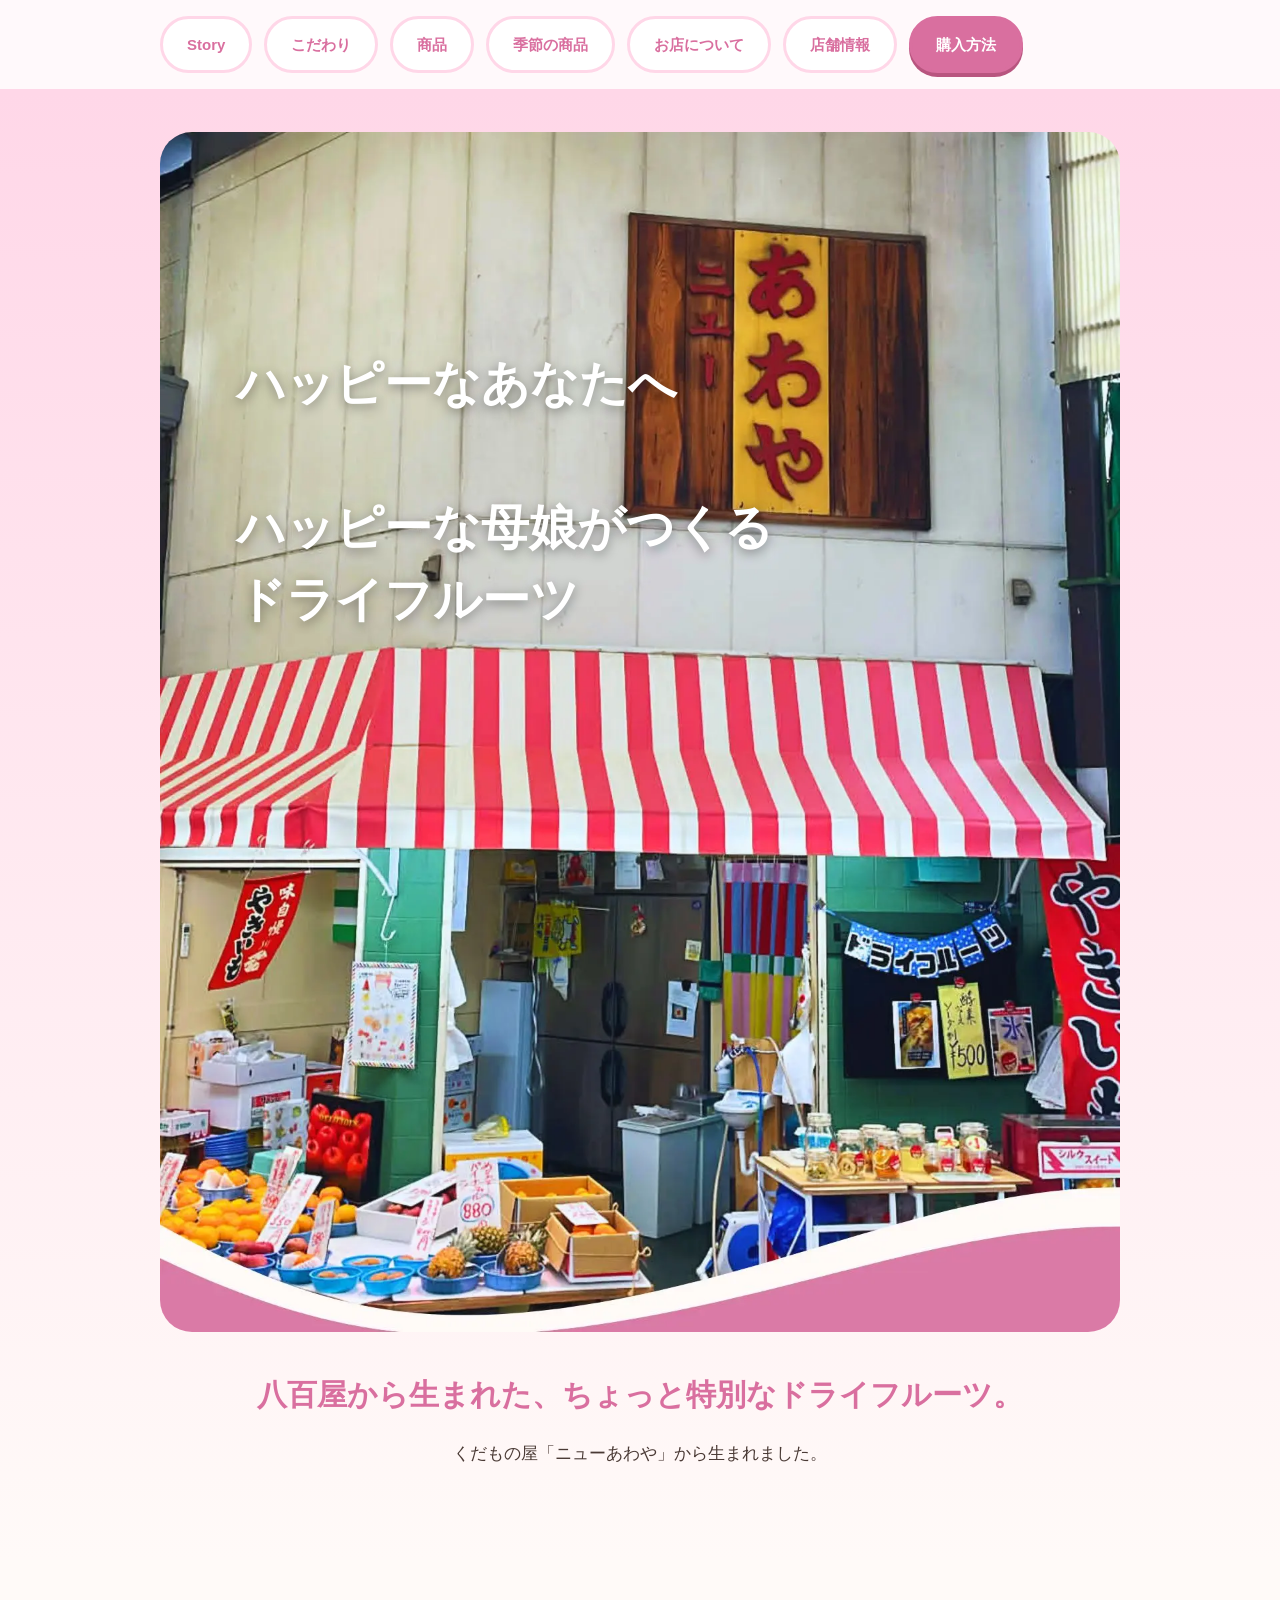
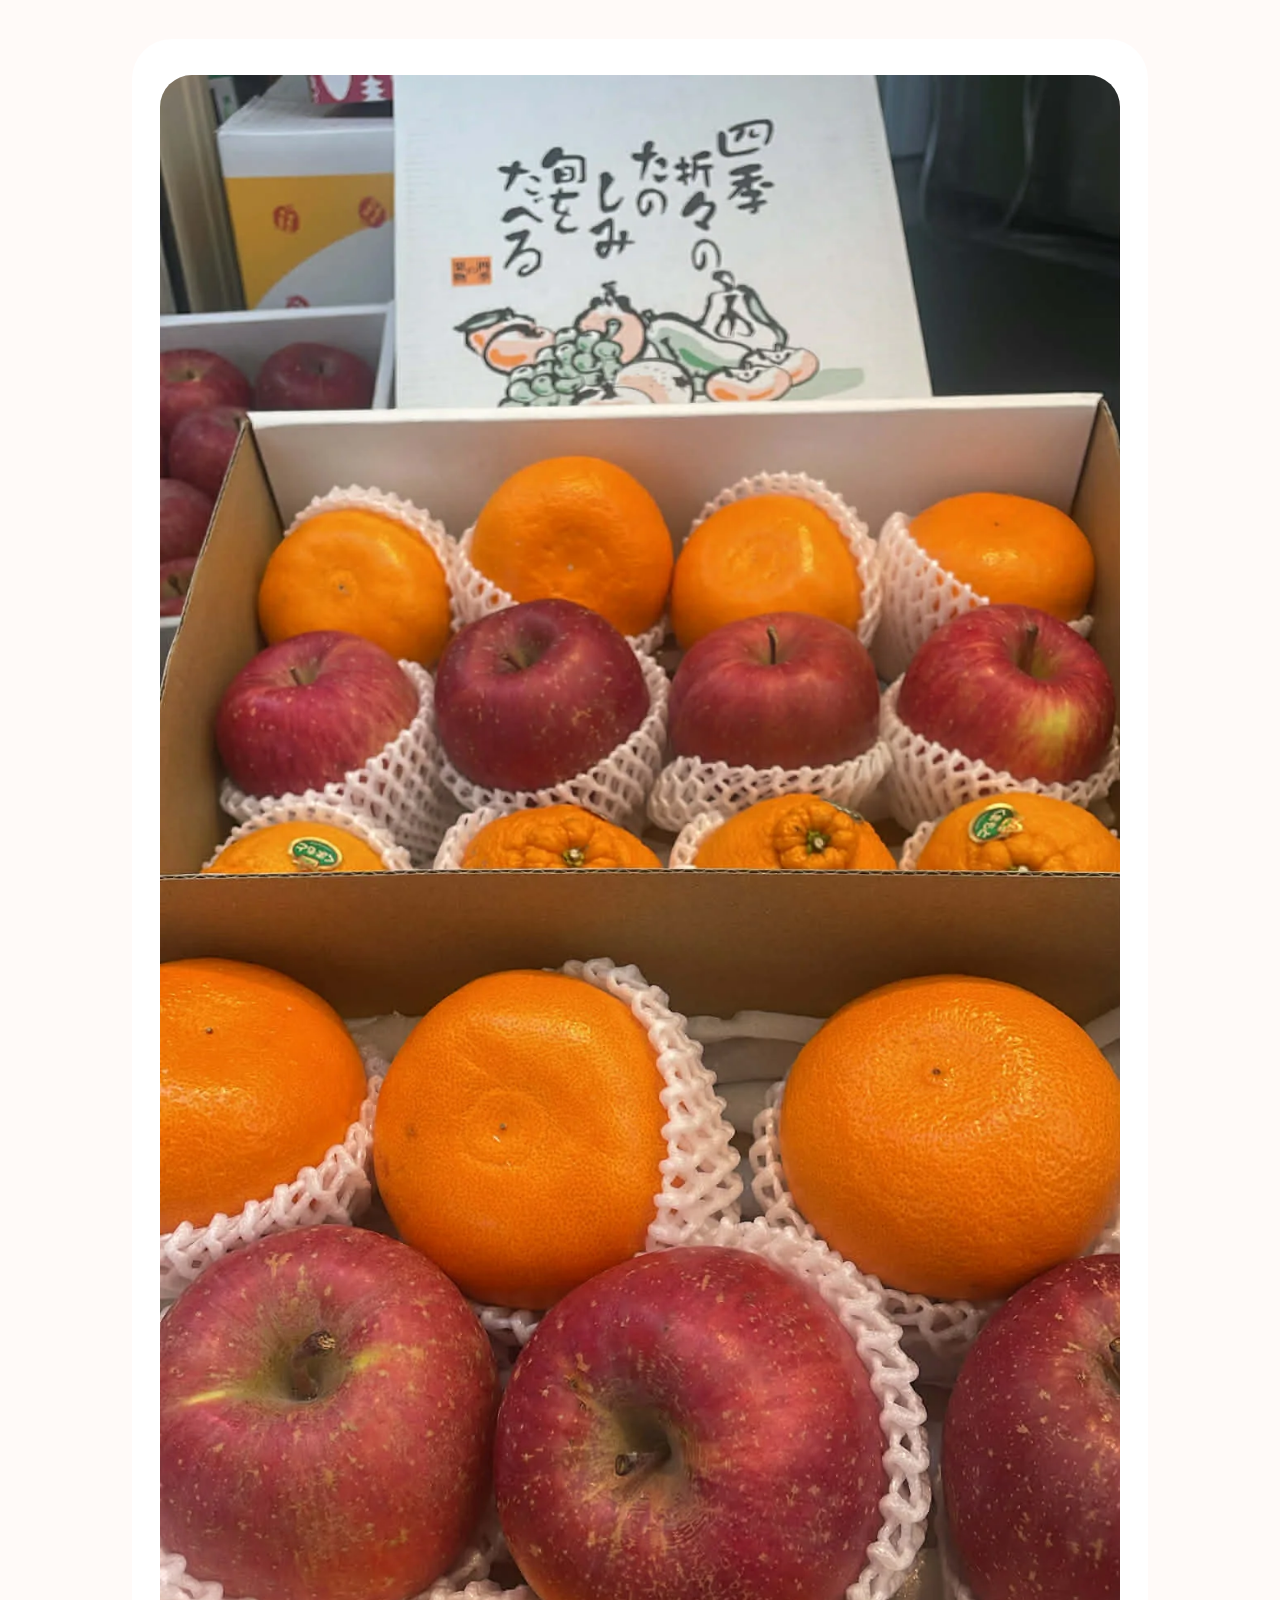
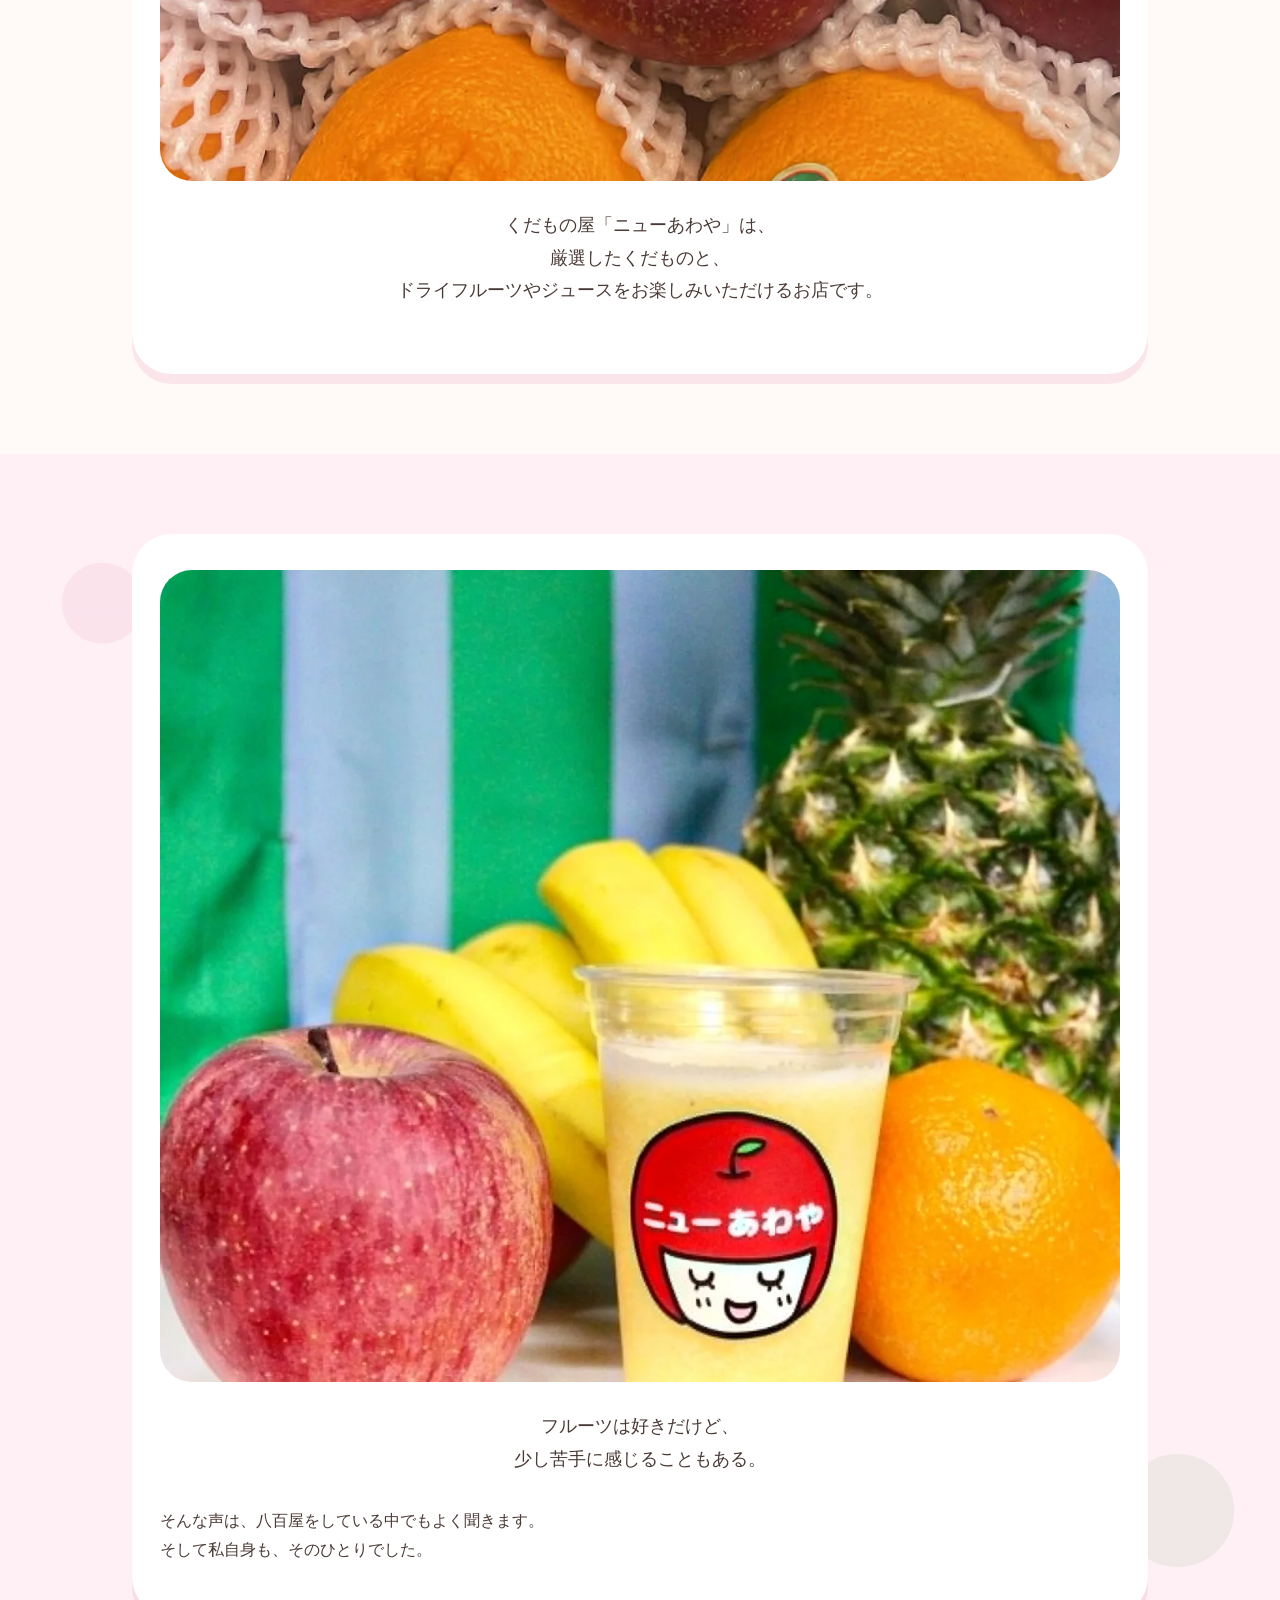
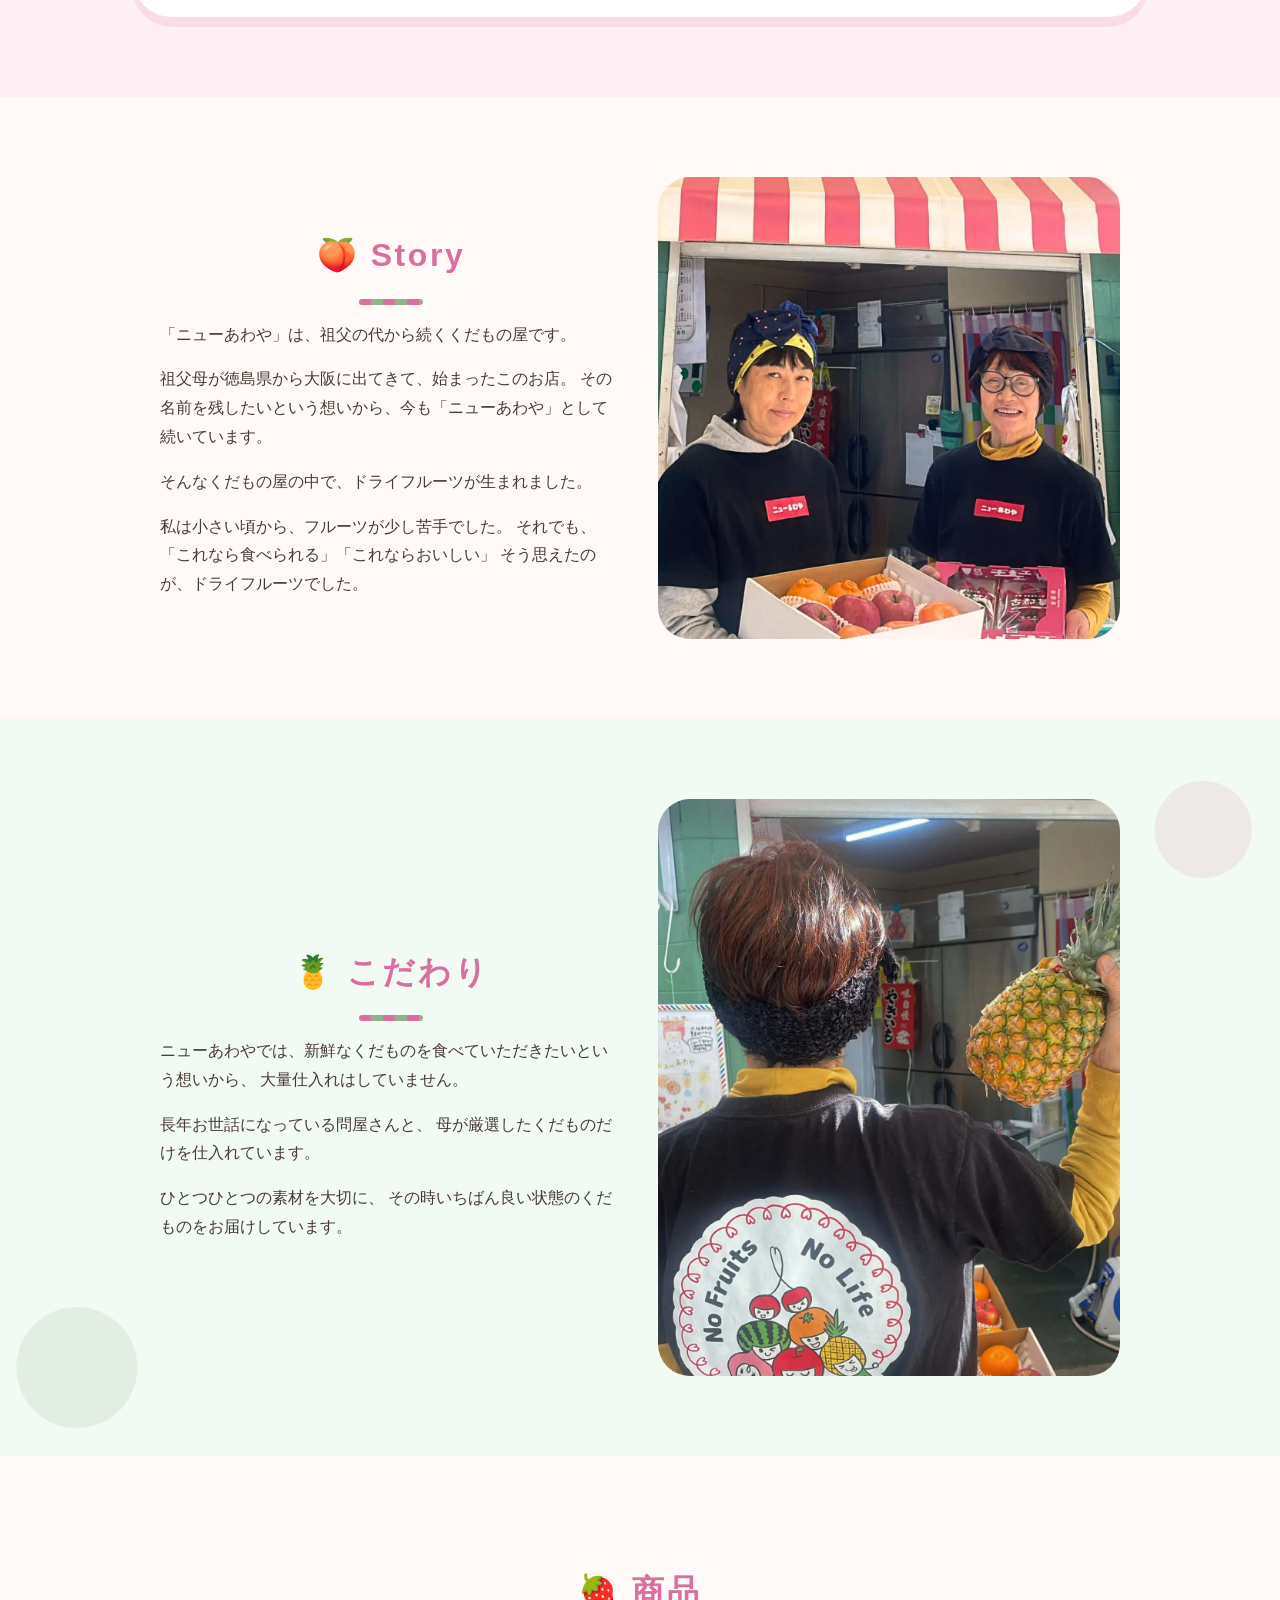
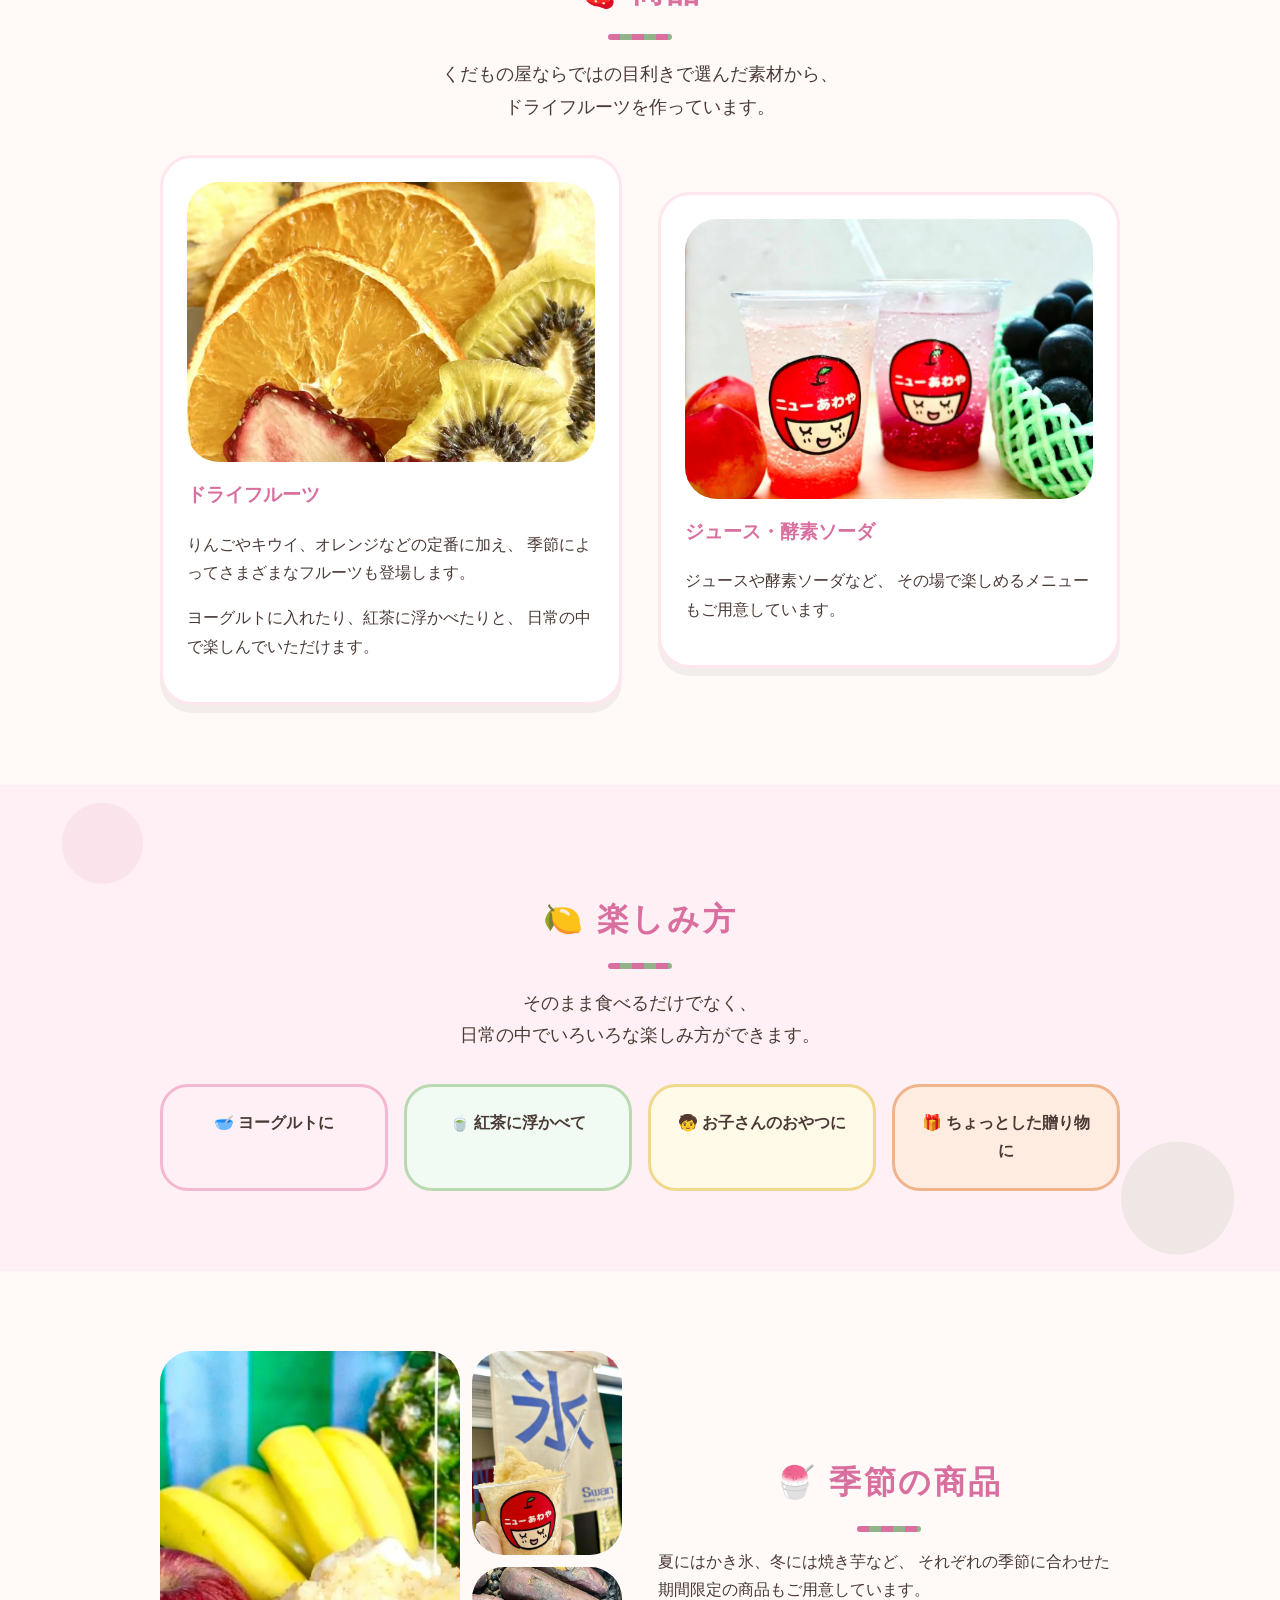
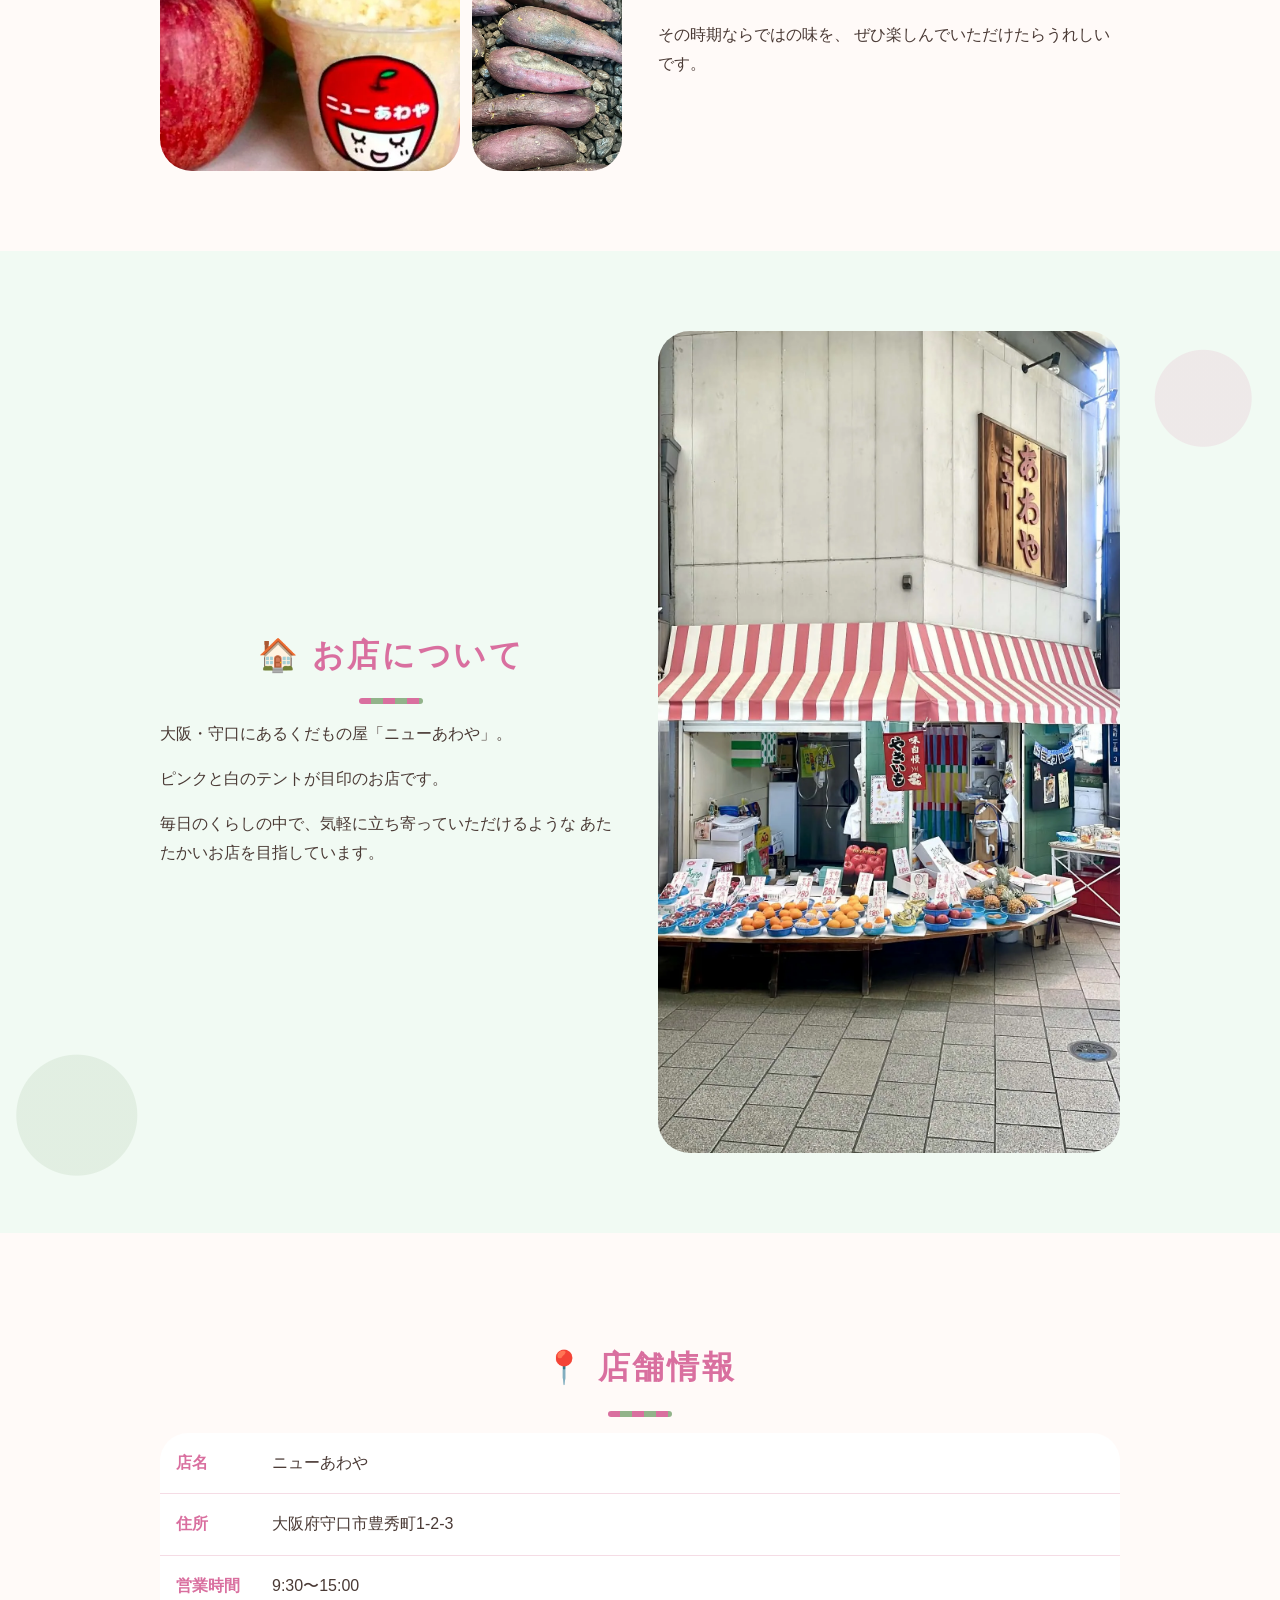
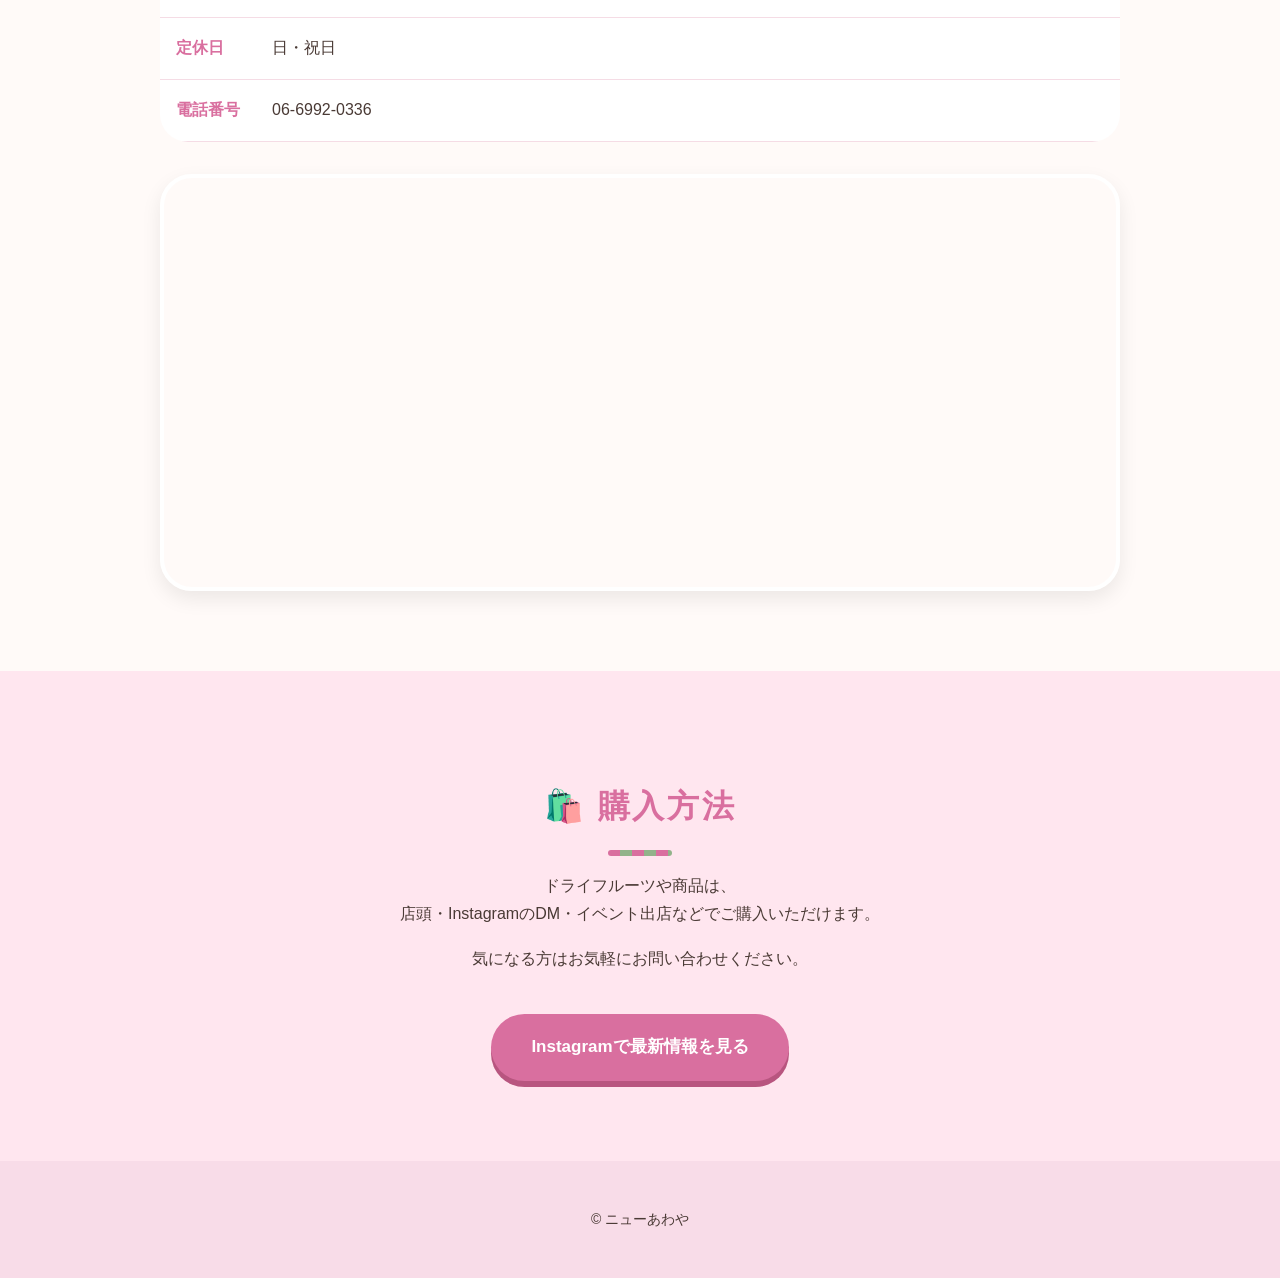
==== 26.4.24_ポップ案/index.html @ eccf757c "初回デプロイ" ====
<!DOCTYPE html>
<html lang="ja">
<head>
  <meta charset="UTF-8">
  <meta name="viewport" content="width=device-width, initial-scale=1.0">

  <title>ニューあわや｜守口市のくだもの屋が作るドライフルーツ・ジュース</title>
  <meta name="description" content="大阪府守口市のくだもの屋「ニューあわや」。厳選したくだものから生まれたドライフルーツやジュース、酵素ソーダ、季節の焼き芋・かき氷をご紹介。八百屋だからこその目利きと想いを込めてお届けします。">
  <meta name="theme-color" content="#D97BA6">

  <!-- TODO: 公開URLが決まったら og:url / canonical / JSON-LDのurlを実際のドメインに差し替えてください -->
  <link rel="canonical" href="https://www.new-awaya.jp/">

  <meta property="og:type" content="website">
  <meta property="og:site_name" content="ニューあわや">
  <meta property="og:locale" content="ja_JP">
  <meta property="og:title" content="ニューあわや｜守口市のくだもの屋が作るドライフルーツ・ジュース">
  <meta property="og:description" content="大阪府守口市のくだもの屋「ニューあわや」。厳選したくだものから生まれたドライフルーツやジュース、酵素ソーダ、季節の焼き芋・かき氷をご紹介。">
  <meta property="og:url" content="https://www.new-awaya.jp/">
  <meta property="og:image" content="https://www.new-awaya.jp/assets/images/hero.webp">

  <meta name="twitter:card" content="summary_large_image">
  <meta name="twitter:title" content="ニューあわや｜守口市のくだもの屋が作るドライフルーツ・ジュース">
  <meta name="twitter:description" content="大阪府守口市のくだもの屋「ニューあわや」。厳選したくだものから生まれたドライフルーツやジュース、酵素ソーダ、季節の焼き芋・かき氷をご紹介。">
  <meta name="twitter:image" content="https://www.new-awaya.jp/assets/images/hero.webp">

  <link rel="stylesheet" href="style.css">

  <link rel="icon" href="assets/images/favicon.png" type="image/png">
  <link rel="apple-touch-icon" href="assets/images/favicon.png">

  <script type="application/ld+json">
  {
    "@context": "https://schema.org",
    "@type": "Store",
    "name": "ニューあわや",
    "image": "https://www.new-awaya.jp/assets/images/hero.webp",
    "url": "https://www.new-awaya.jp/",
    "telephone": "06-6992-0336",
    "priceRange": "¥",
    "address": {
      "@type": "PostalAddress",
      "streetAddress": "豊秀町1-2-3",
      "addressLocality": "守口市",
      "addressRegion": "大阪府",
      "addressCountry": "JP"
    },
    "geo": {
      "@type": "GeoCoordinates",
      "latitude": 34.73282668148967,
      "longitude": 135.5553988750419
    },
    "openingHoursSpecification": {
      "@type": "OpeningHoursSpecification",
      "dayOfWeek": ["Monday", "Tuesday", "Wednesday", "Thursday", "Friday", "Saturday"],
      "opens": "09:30",
      "closes": "15:00"
    },
    "sameAs": [
      "https://www.instagram.com/awaya.dry_fruits/"
    ]
  }
  </script>
</head>
<body>

  <!-- サイト内ナビ -->
  <nav class="site-nav" aria-label="サイト内リンク">
    <div class="inner nav-inner">
      <a href="#story">Story</a>
      <a href="#kodawari">こだわり</a>
      <a href="#products">商品</a>
      <a href="#season">季節の商品</a>
      <a href="#shop">お店について</a>
      <a href="#access">店舗情報</a>
      <a href="#purchase" class="nav-cta">購入方法</a>
    </div>
  </nav>

  <!-- Hero -->
  <header class="hero">
    <div class="hero-image">
      <img src="assets/images/hero.webp" alt="大阪府守口市のくだもの屋ニューあわや外観">
      <div class="hero-copy">
        ハッピーなあなたへ<br><br>

ハッピーな母娘がつくる<br>

ドライフルーツ
      </div>
    </div>

    <div class="hero-text">
      <h1>八百屋から生まれた、ちょっと特別なドライフルーツ。</h1>
      <p>
        くだもの屋「ニューあわや」から生まれました。
      </p>
    </div>
  </header>

  <!-- サブコピー -->
  <section>
    <div class="inner soft-box">
      <img src="assets/images/fruits.webp" alt="大阪府守口市のくだもの屋ニューあわやが厳選したりんごとみかん">
      <p class="lead">
        くだもの屋「ニューあわや」は、<br>
        厳選したくだものと、<br>
        ドライフルーツやジュースをお楽しみいただけるお店です。
      </p>
    </div>
  </section>

  <!-- 共感・導入 -->
  <section class="pink-bg">
    <div class="inner soft-box">
      <img src="assets/images/voice.webp" alt="大阪府守口市のくだもの屋ニューあわやが扱うりんご・バナナ・パイナップルなどのくだもの">
      <p class="lead">
        フルーツは好きだけど、<br>
        少し苦手に感じることもある。
      </p>
      <p>
        そんな声は、八百屋をしている中でもよく聞きます。<br>
        そして私自身も、そのひとりでした。
      </p>
    </div>
  </section>

  <!-- Story -->
  <section id="story">
    <div class="inner story-grid">
      <div>
        <h2 class="section-title">🍑 Story</h2>
        <p>
          「ニューあわや」は、祖父の代から続くくだもの屋です。
        </p>
        <p>
          祖父母が徳島県から大阪に出てきて、始まったこのお店。
          その名前を残したいという想いから、今も「ニューあわや」として続いています。
        </p>
        <p>
          そんなくだもの屋の中で、ドライフルーツが生まれました。
        </p>
        <p>
          私は小さい頃から、フルーツが少し苦手でした。
          それでも、「これなら食べられる」「これならおいしい」
          そう思えたのが、ドライフルーツでした。
        </p>
      </div>

      <div>
        <!-- ストーリー用写真に差し替え -->
        <img src="assets/images/story.webp" alt="大阪府守口市のくだもの屋ニューあわやの店内と母娘の写真">
      </div>
    </div>
  </section>

  <!-- こだわり -->
  <section id="kodawari" class="green-bg">
    <div class="inner story-grid">
      <div>
        <h2 class="section-title">🍍 こだわり</h2>
        <p>
          ニューあわやでは、新鮮なくだものを食べていただきたいという想いから、
          大量仕入れはしていません。
        </p>
        <p>
          長年お世話になっている問屋さんと、
          母が厳選したくだものだけを仕入れています。
        </p>
        <p>
          ひとつひとつの素材を大切に、
          その時いちばん良い状態のくだものをお届けしています。
        </p>
      </div>

      <div>
        <img src="assets/images/kodawari.webp" alt="大阪府守口市のくだもの屋ニューあわやの目利き、パイナップルを選ぶ様子">
      </div>
    </div>
  </section>

  <!-- 商品 -->
  <section id="products">
    <div class="inner">
      <h2 class="section-title">🍓 商品</h2>
      <p class="lead">
        くだもの屋ならではの目利きで選んだ素材から、<br>
        ドライフルーツを作っています。
      </p>

      <div class="product-grid">
        <div class="product-card">
          <!-- 商品写真に差し替え -->
          <img src="assets/images/dryfruit.webp" alt="大阪府守口市のくだもの屋ニューあわやのミックスドライフルーツ">
          <h3>ドライフルーツ</h3>
          <p>
            りんごやキウイ、オレンジなどの定番に加え、
            季節によってさまざまなフルーツも登場します。
          </p>
          <p>
            ヨーグルトに入れたり、紅茶に浮かべたりと、
            日常の中で楽しんでいただけます。
          </p>
        </div>

        <div class="product-card">
          <!-- ジュース写真に差し替え -->
          <img src="assets/images/juice.webp" alt="大阪府守口市のくだもの屋ニューあわやのジュースと酵素ソーダ">
          <h3>ジュース・酵素ソーダ</h3>
          <p>
            ジュースや酵素ソーダなど、
            その場で楽しめるメニューもご用意しています。
          </p>
        </div>
      </div>
    </div>
  </section>

  <!-- 楽しみ方 -->
  <section class="pink-bg">
    <div class="inner">
      <h2 class="section-title">🍋 楽しみ方</h2>
      <p class="lead">
        そのまま食べるだけでなく、<br>
        日常の中でいろいろな楽しみ方ができます。
      </p>

      <div class="enjoy-list">
        <div class="enjoy-item">🥣 ヨーグルトに</div>
        <div class="enjoy-item">🍵 紅茶に浮かべて</div>
        <div class="enjoy-item">🧒 お子さんのおやつに</div>
        <div class="enjoy-item">🎁 ちょっとした贈り物に</div>
      </div>
    </div>
  </section>

  <!-- 季節商品 -->
  <section id="season">
    <div class="inner story-grid">
      <div class="season-photos">
        <img src="assets/images/season-main.webp" alt="守口市のくだもの屋ニューあわやのフルーツとかき氷" class="season-main">
        <div class="season-small-stack">
          <img src="assets/images/season-summer.webp" alt="守口市のくだもの屋ニューあわやのかき氷" class="season-small">
          <img src="assets/images/season-winter.webp" alt="守口市のくだもの屋ニューあわやの焼き芋" class="season-small">
        </div>
      </div>
      <div>
        <h2 class="section-title">🍧 季節の商品</h2>
        <p>
          夏にはかき氷、冬には焼き芋など、
          それぞれの季節に合わせた期間限定の商品もご用意しています。
        </p>
        <p>
          その時期ならではの味を、
          ぜひ楽しんでいただけたらうれしいです。
        </p>
      </div>
    </div>
  </section>

  <!-- お店について -->
  <section id="shop" class="green-bg">
    <div class="inner shop-grid">
      <div>
        <h2 class="section-title">🏠 お店について</h2>
        <p>
          大阪・守口にあるくだもの屋「ニューあわや」。
        </p>
        <p>
          ピンクと白のテントが目印のお店です。
        </p>
        <p>
          毎日のくらしの中で、気軽に立ち寄っていただけるような
          あたたかいお店を目指しています。
        </p>
      </div>

      <div>
        <!-- 外観写真に差し替え -->
        <img src="assets/images/shop.webp" alt="大阪府守口市のくだもの屋ニューあわやの外観">
      </div>
    </div>
  </section>

  <!-- 店舗情報 -->
  <section id="access">
    <div class="inner">
      <h2 class="section-title">📍 店舗情報</h2>

      <table class="info-table">
        <tr>
          <th>店名</th>
          <td>ニューあわや</td>
        </tr>
        <tr>
          <th>住所</th>
          <td>大阪府守口市豊秀町1-2-3</td>
        </tr>
        <tr>
          <th>営業時間</th>
          <td>9:30〜15:00</td>
        </tr>
        <tr>
          <th>定休日</th>
          <td>日・祝日</td>
        </tr>
        <tr>
          <th>電話番号</th>
          <td>06-6992-0336</td>
        </tr>
      </table>

      <!-- Googleマップ埋め込みをここに入れる -->
      <div class="map-wrap">
  <iframe src="https://www.google.com/maps/embed?pb=!1m18!1m12!1m3!1d3278.903501781895!2d135.5553988750419!3d34.73282668148967!2m3!1f0!2f0!3f0!3m2!1i1024!2i768!4f13.1!3m3!1m2!1s0x6000e14dc6276cbf%3A0x2cb59006705b854!2z44OL44Ol44O844GC44KP44KE!5e0!3m2!1sja!2sjp!4v1776998162759!5m2!1sja!2sjp"
    allowfullscreen=""
    loading="lazy"
    referrerpolicy="no-referrer-when-downgrade">
  </iframe>
</div>
    </div>
  </section>

  <!-- 購入方法 -->
  <section id="purchase" class="cta">
    <div class="inner">
      <h2 class="section-title">🛍️ 購入方法</h2>
      <p>
        ドライフルーツや商品は、<br>
        店頭・InstagramのDM・イベント出店などでご購入いただけます。
      </p>
      <p>
        気になる方はお気軽にお問い合わせください。
      </p>

      <!-- Instagram URLに差し替え -->
      <a class="button" href="https://www.instagram.com/awaya.dry_fruits/" target="_blank" rel="noopener noreferrer">
  Instagramで最新情報を見る
</a>
    </div>
  </section>

  <footer>
    <p>© ニューあわや</p>
  </footer>

</body>
</html>
---- 26.4.24_ポップ案/style.css ----
body {
  margin: 0;
  font-family: "Noto Sans JP", sans-serif;
  color: #4a3a35;
  background: #fffaf8;
  line-height: 1.8;
}

.site-nav {
  position: sticky;
  top: 0;
  z-index: 100;
  background: #fff9fb;
  border-bottom: 3px solid #ffd7e8;
}

.nav-inner {
  display: flex;
  align-items: center;
  gap: 12px;
  overflow-x: auto;
  padding: 16px 20px;
  -webkit-overflow-scrolling: touch;
}

.nav-inner a {
  flex: none;
  display: inline-block;
  padding: 12px 24px;
  border-radius: 999px;
  background: #fff;
  color: #d96f9f;
  font-weight: 900;
  font-size: 15px;
  text-decoration: none;
  border: 3px solid #ffd7e8;
  white-space: nowrap;
  transition: transform 0.15s ease, background 0.15s ease;
}

.nav-inner a:hover {
  background: #ffe6ef;
  transform: translateY(-2px);
}

.nav-inner a.nav-cta {
  background: #d96f9f;
  color: #fff;
  border-color: #d96f9f;
  box-shadow: 0 4px 0 #b8557f;
}

.nav-inner a.nav-cta:hover {
  background: #c25f8d;
}

img {
  max-width: 100%;
  display: block;
  border-radius: 32px;
}

section {
  padding: 80px 20px;
}

.inner {
  max-width: 960px;
  margin: 0 auto;
}

.section-title {
  font-size: 32px;
  color: #d96f9f;
  text-align: center;
  margin-bottom: 16px;
  letter-spacing: 0.08em;
  font-weight: 900;
}

.section-title::after {
  content: "";
  display: block;
  width: 64px;
  height: 6px;
  margin: 14px auto 0;
  border-radius: 999px;
  background: repeating-linear-gradient(90deg, #d96f9f 0 12px, #92b38a 12px 24px);
}

.lead {
  font-size: 18px;
  text-align: center;
  margin-bottom: 32px;
}

.hero {
  background: linear-gradient(180deg, #ffd7e8 0%, #fffaf8 100%);
  padding: 40px 20px 72px;
  text-align: center;
}

.hero-image {
  position: relative;
  max-width: 960px;
  margin: 0 auto 36px;
}

.hero-image img {
  width: 100%;
  height: auto;
  display: block;
}

.hero-text h1 {
  font-size: 30px;
  color: #d96f9f;
  margin-bottom: 16px;
}

.hero-text p {
  font-size: 17px;
}

.soft-box {
  background: #fff;
  border-radius: 40px;
  padding: 36px 28px;
  box-shadow: 0 10px 0 rgba(217, 111, 159, 0.15);
}

.soft-box img {
  width: 100%;
  height: auto;
  margin-bottom: 28px;
}

.season-photos {
  display: flex;
  gap: 12px;
  height: 420px;
}

.season-photos .season-main {
  flex: 2;
  width: 0;
  min-width: 0;
  height: 100%;
  object-fit: cover;
}

.season-small-stack {
  flex: 1;
  width: 0;
  min-width: 0;
  height: 100%;
  display: flex;
  flex-direction: column;
  gap: 12px;
}

.season-small-stack .season-small {
  flex: 1;
  width: 100%;
  height: 0;
  min-height: 0;
  object-fit: cover;
}

@media (max-width: 768px) {
  .season-photos {
    height: 280px;
  }
}

.story-grid,
.product-grid,
.shop-grid {
  display: grid;
  grid-template-columns: 1fr 1fr;
  gap: 36px;
  align-items: center;
}

.pink-bg {
  background:
    radial-gradient(circle at 8% 12%, rgba(217,111,159,0.10) 0, rgba(217,111,159,0.10) 40px, transparent 41px),
    radial-gradient(circle at 92% 85%, rgba(146,179,138,0.14) 0, rgba(146,179,138,0.14) 56px, transparent 57px),
    #fff0f5;
}

.green-bg {
  background:
    radial-gradient(circle at 94% 15%, rgba(217,111,159,0.12) 0, rgba(217,111,159,0.12) 48px, transparent 49px),
    radial-gradient(circle at 6% 88%, rgba(146,179,138,0.16) 0, rgba(146,179,138,0.16) 60px, transparent 61px),
    #f1faf3;
}

.product-card {
  background: #fff;
  border-radius: 32px;
  padding: 24px;
  border: 3px solid #ffe6ef;
  box-shadow: 0 8px 0 rgba(0,0,0,0.05);
}

.product-card img {
  width: 100%;
  height: 280px;
  object-fit: cover;
}

.product-card h3 {
  color: #d96f9f;
  margin-top: 16px;
}

.enjoy-list {
  display: grid;
  grid-template-columns: repeat(4, 1fr);
  gap: 16px;
  margin-top: 32px;
}

.enjoy-item {
  background: #fff;
  border-radius: 28px;
  padding: 22px;
  text-align: center;
  font-weight: bold;
  border: 3px solid #f5c8d8;
}

.enjoy-item:nth-child(1) { background: #fff0f5; border-color: #f3b8cf; }
.enjoy-item:nth-child(2) { background: #f1faf3; border-color: #b9d9b0; }
.enjoy-item:nth-child(3) { background: #fff9e8; border-color: #f0d98c; }
.enjoy-item:nth-child(4) { background: #ffece0; border-color: #f0b48c; }

.info-table {
  width: 100%;
  border-collapse: collapse;
  background: #fff;
  border-radius: 28px;
  overflow: hidden;
}

.info-table th,
.info-table td {
  padding: 16px;
  border-bottom: 1px solid #f5dce5;
  text-align: left;
}

.info-table th {
  width: 1%;
  white-space: nowrap;
  color: #d96f9f;
}

.cta {
  text-align: center;
  background: #ffe6ef;
}

.button {
  display: inline-block;
  margin-top: 24px;
  padding: 18px 40px;
  background: #d96f9f;
  color: #fff;
  text-decoration: none;
  border-radius: 999px;
  font-weight: 900;
  font-size: 17px;
  box-shadow: 0 6px 0 #b8557f;
  transition: transform 0.15s ease;
}

.button:hover {
  transform: translateY(2px);
  box-shadow: 0 4px 0 #b8557f;
}

footer {
  text-align: center;
  padding: 32px 20px;
  background: #f8dce8;
  font-size: 14px;
}

@media (max-width: 768px) {
  section {
    padding: 56px 18px;
  }

  .hero-text h1 {
    font-size: 25px;
  }

  .story-grid,
  .product-grid,
  .shop-grid {
    grid-template-columns: 1fr;
  }

  .enjoy-list {
    grid-template-columns: 1fr 1fr;
  }
}
.map-wrap {
  margin-top: 32px;
  border-radius: 32px;
  overflow: hidden;
  border: 4px solid #fff;
  box-shadow: 0 8px 20px rgba(0,0,0,0.08);
}

.map-wrap iframe {
  width: 100%;
  height: 400px;
  border: none;
}

.hero-copy {
  position: absolute;

  top: 18%;
  left: 8%;

  color: #fff;

  font-size: 3rem;
  font-weight: 700;
  line-height: 1.5;

  text-align: left;

  text-shadow:
    0 3px 12px rgba(0,0,0,0.4);
}

@media (max-width:768px){

.hero-copy{
  top:10%;
  left:6%;

  font-size: clamp(1.75rem, 4vw + 1rem, 2.4rem);
  line-height:1.5;
}

}

.hero-small{
  font-size:0.7em;
}
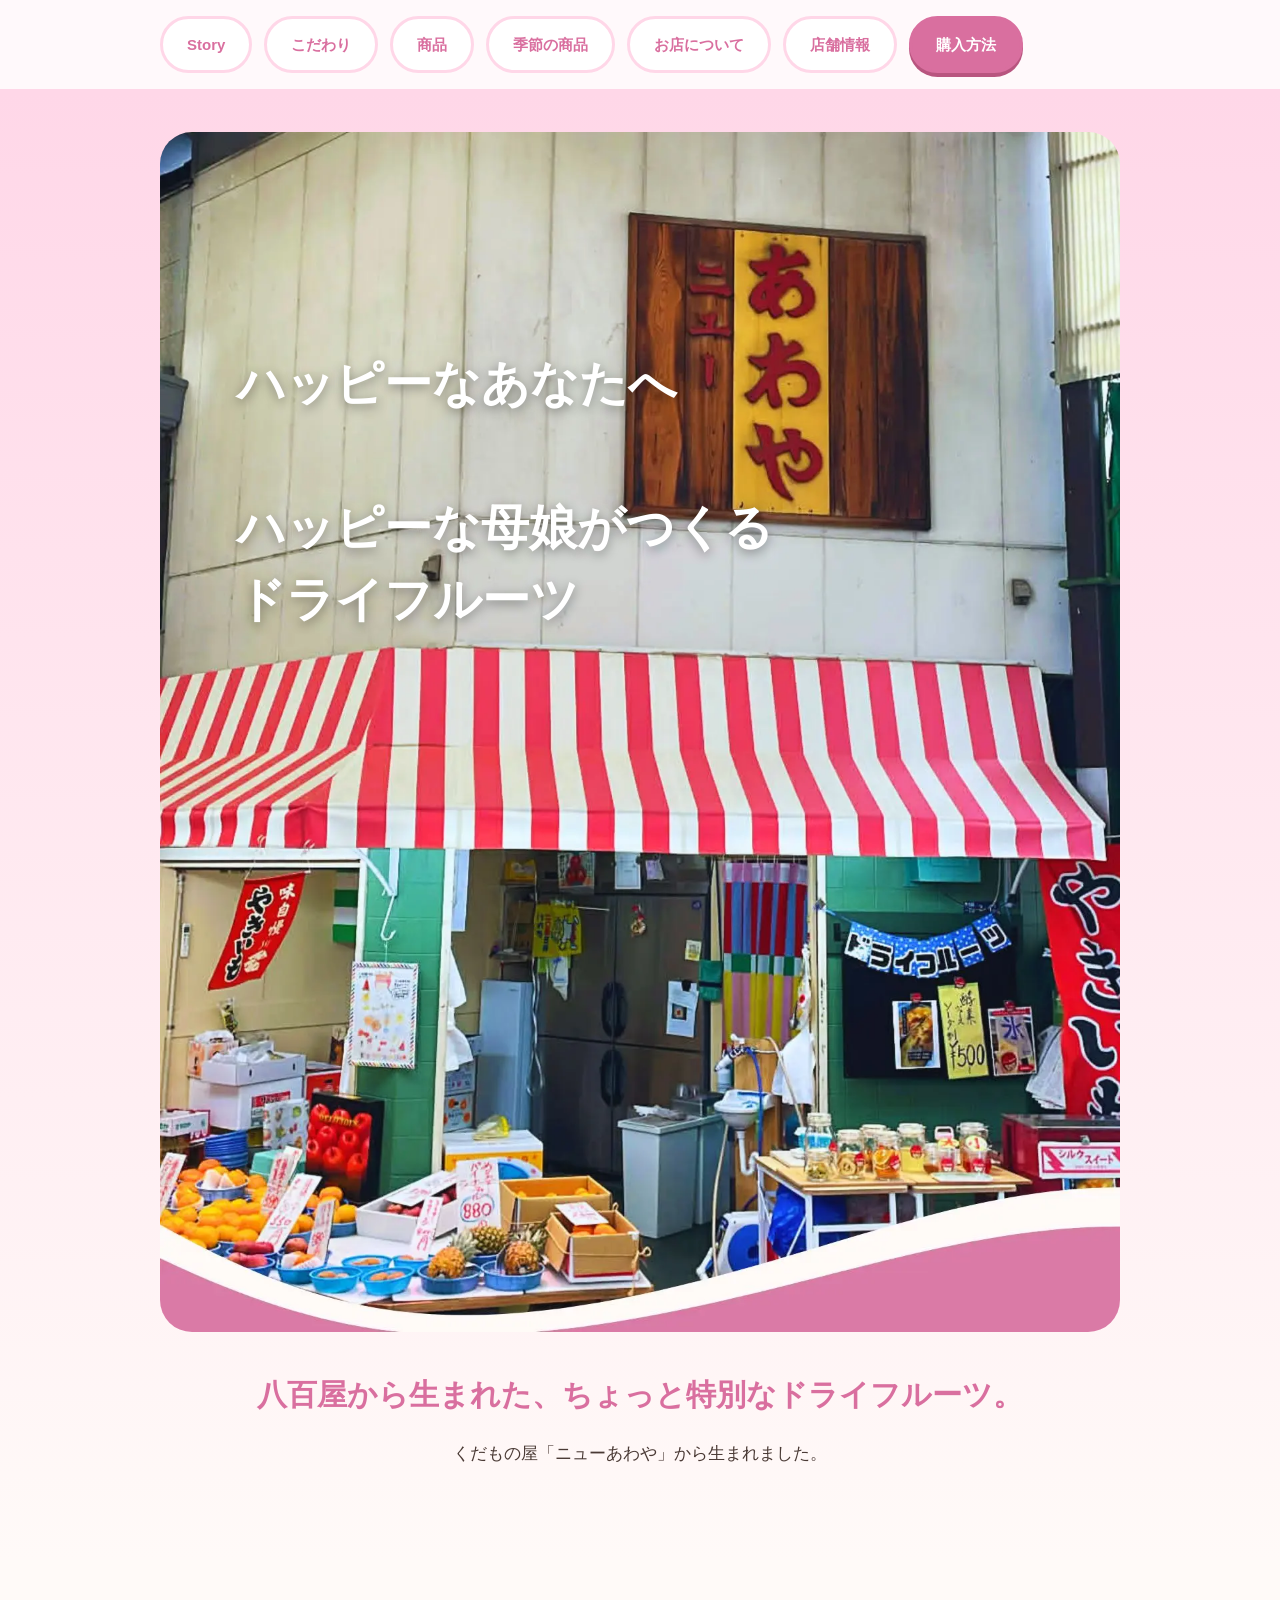
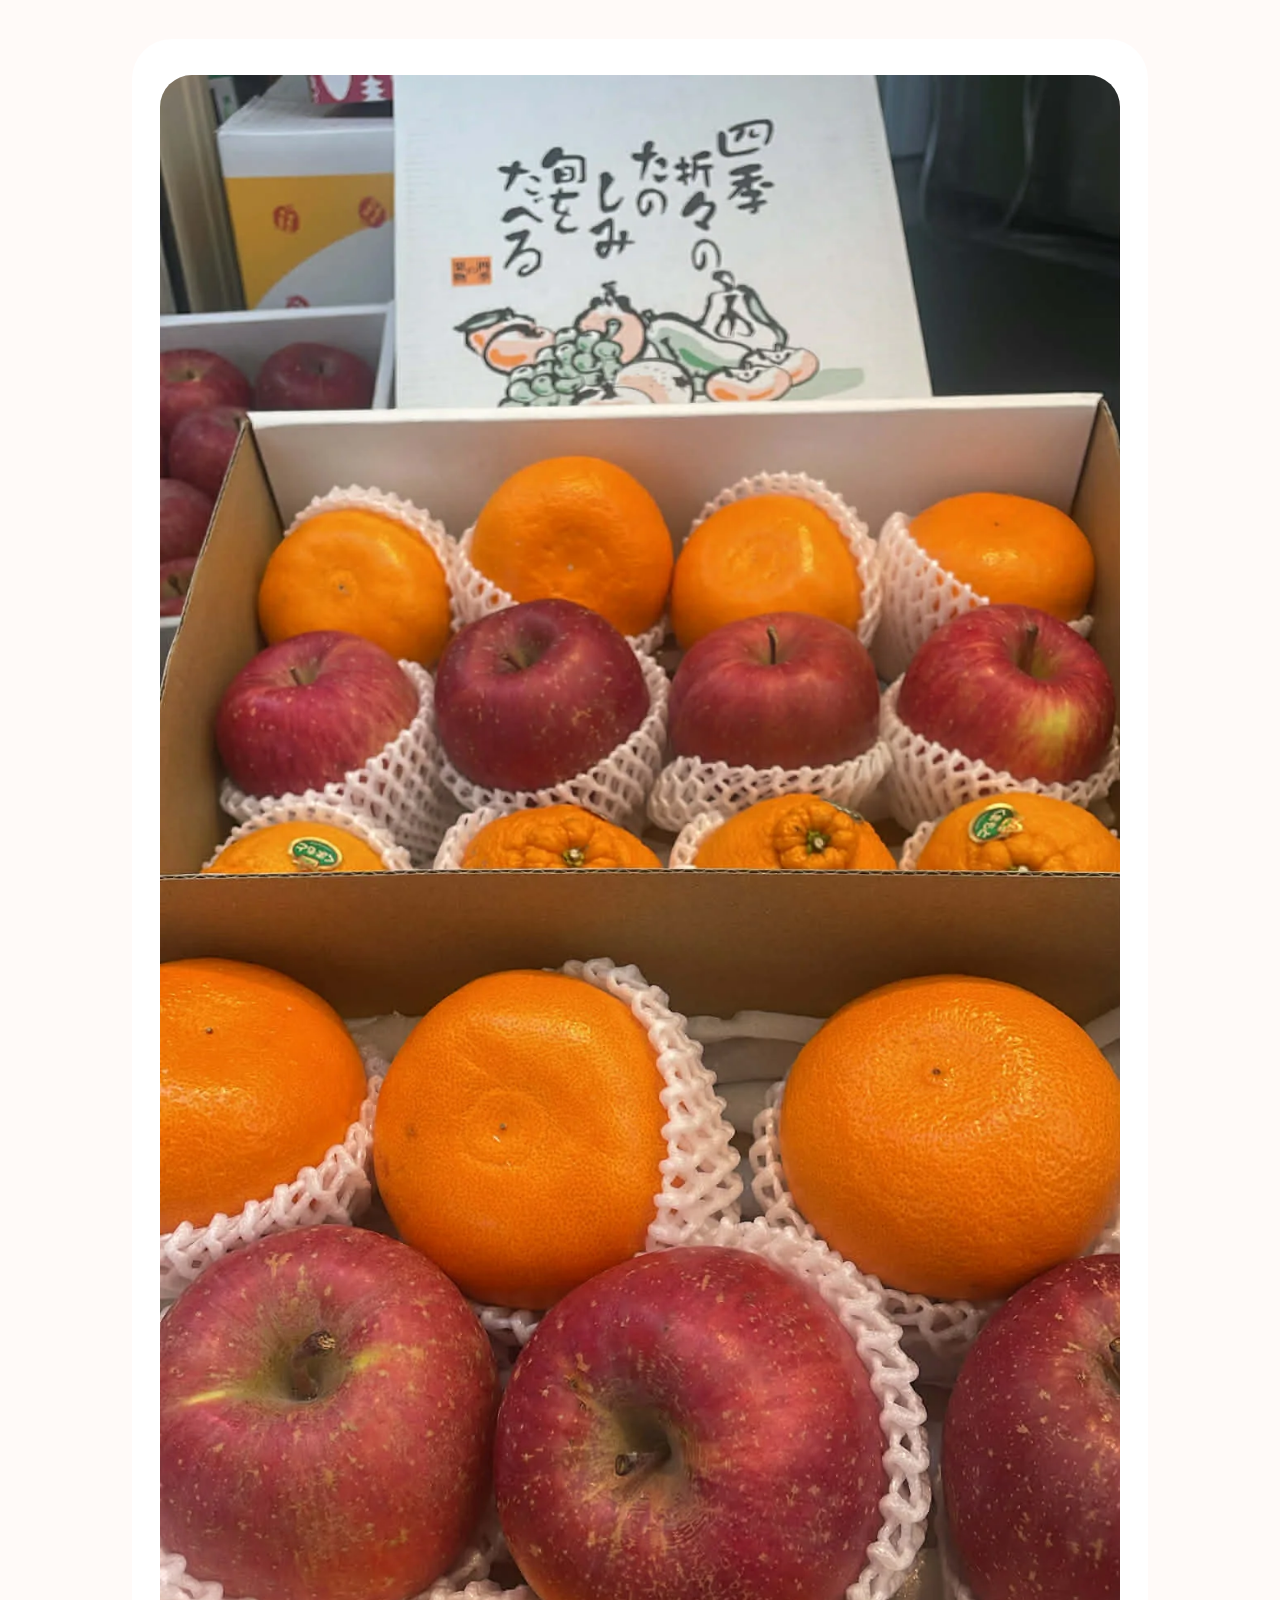
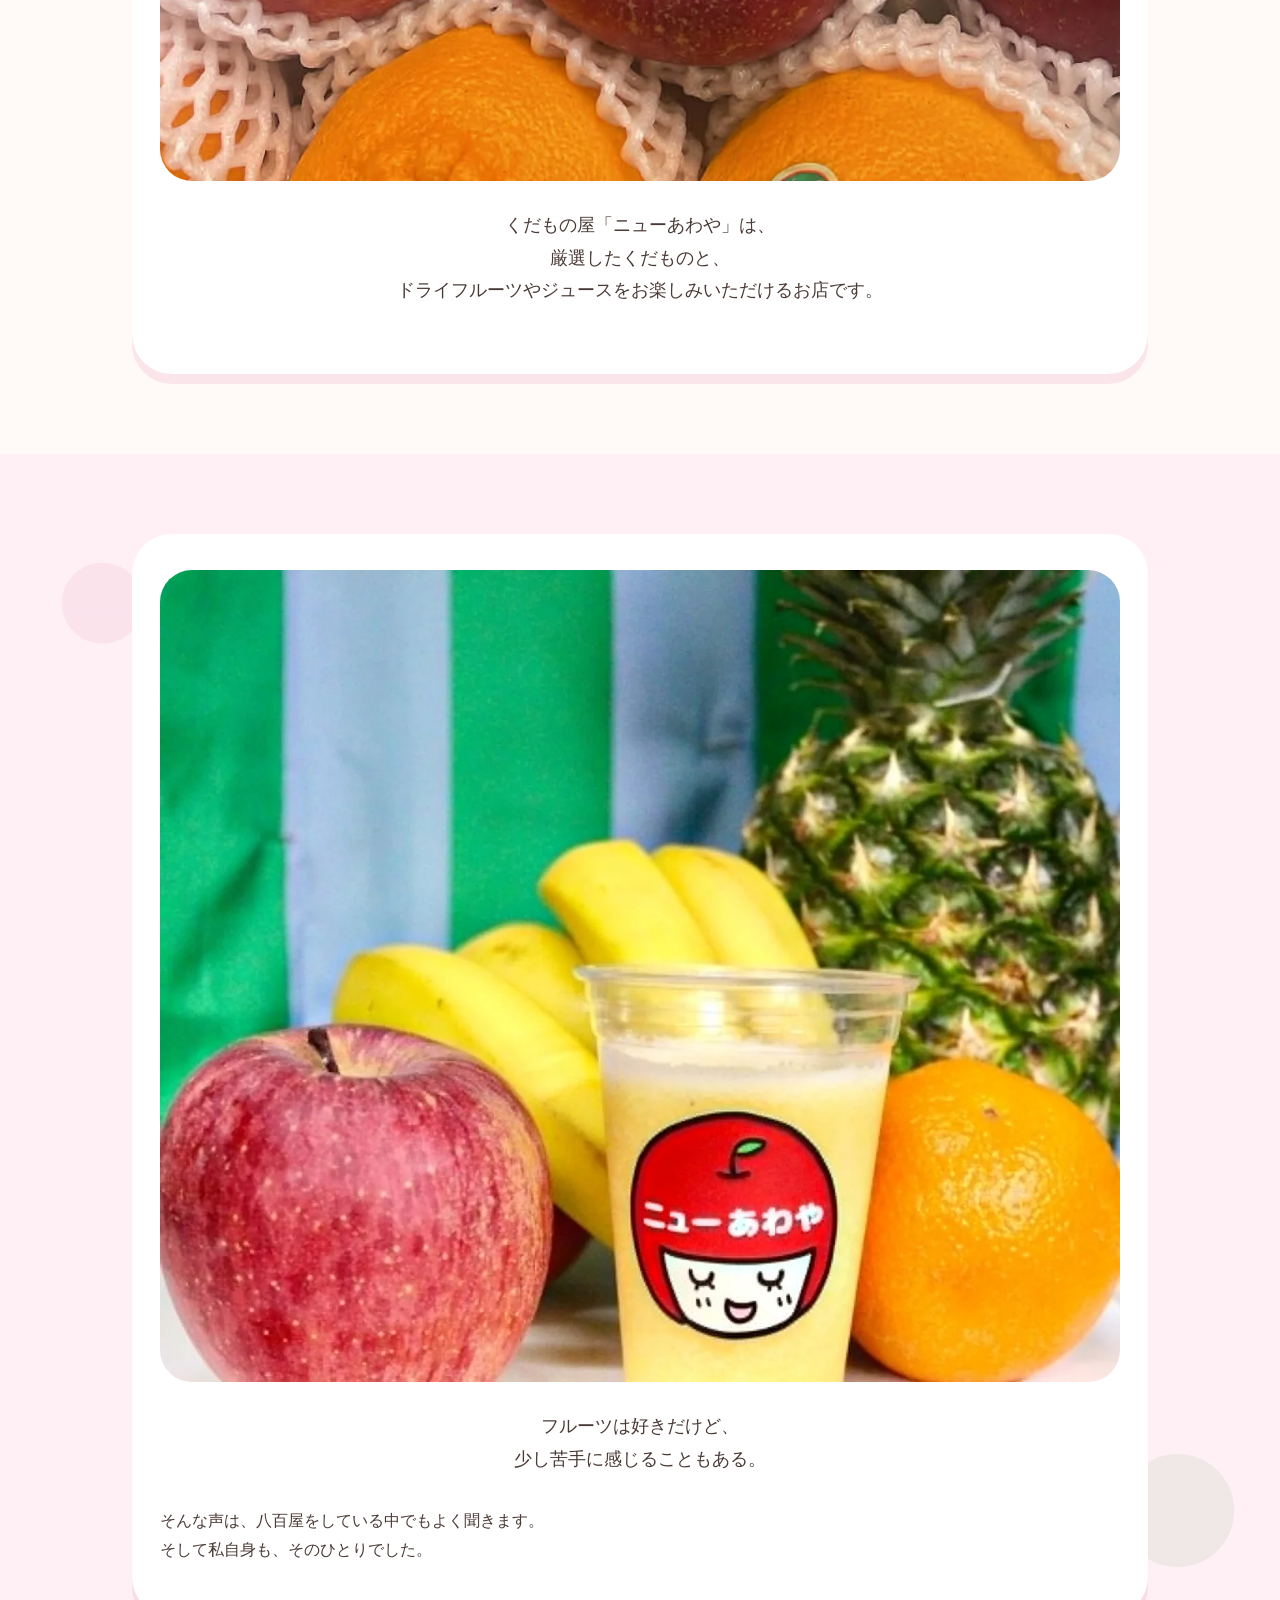
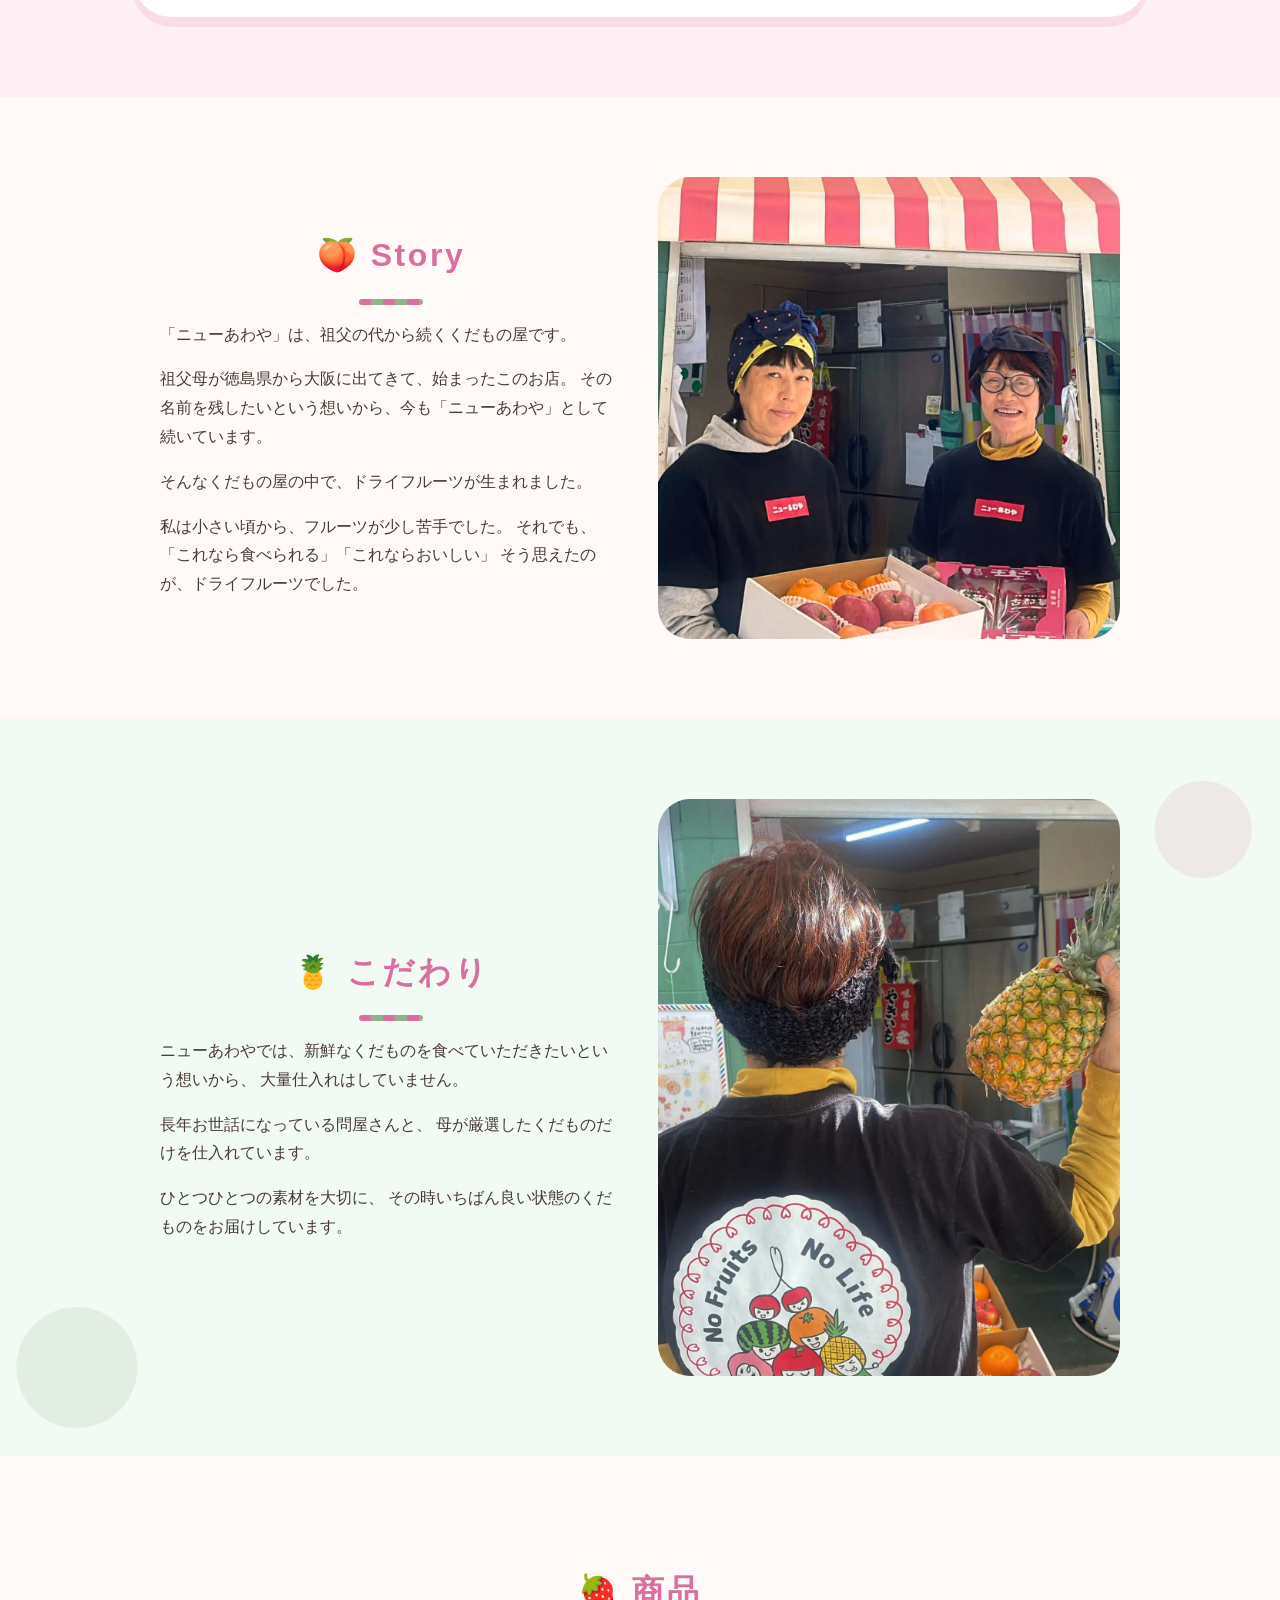
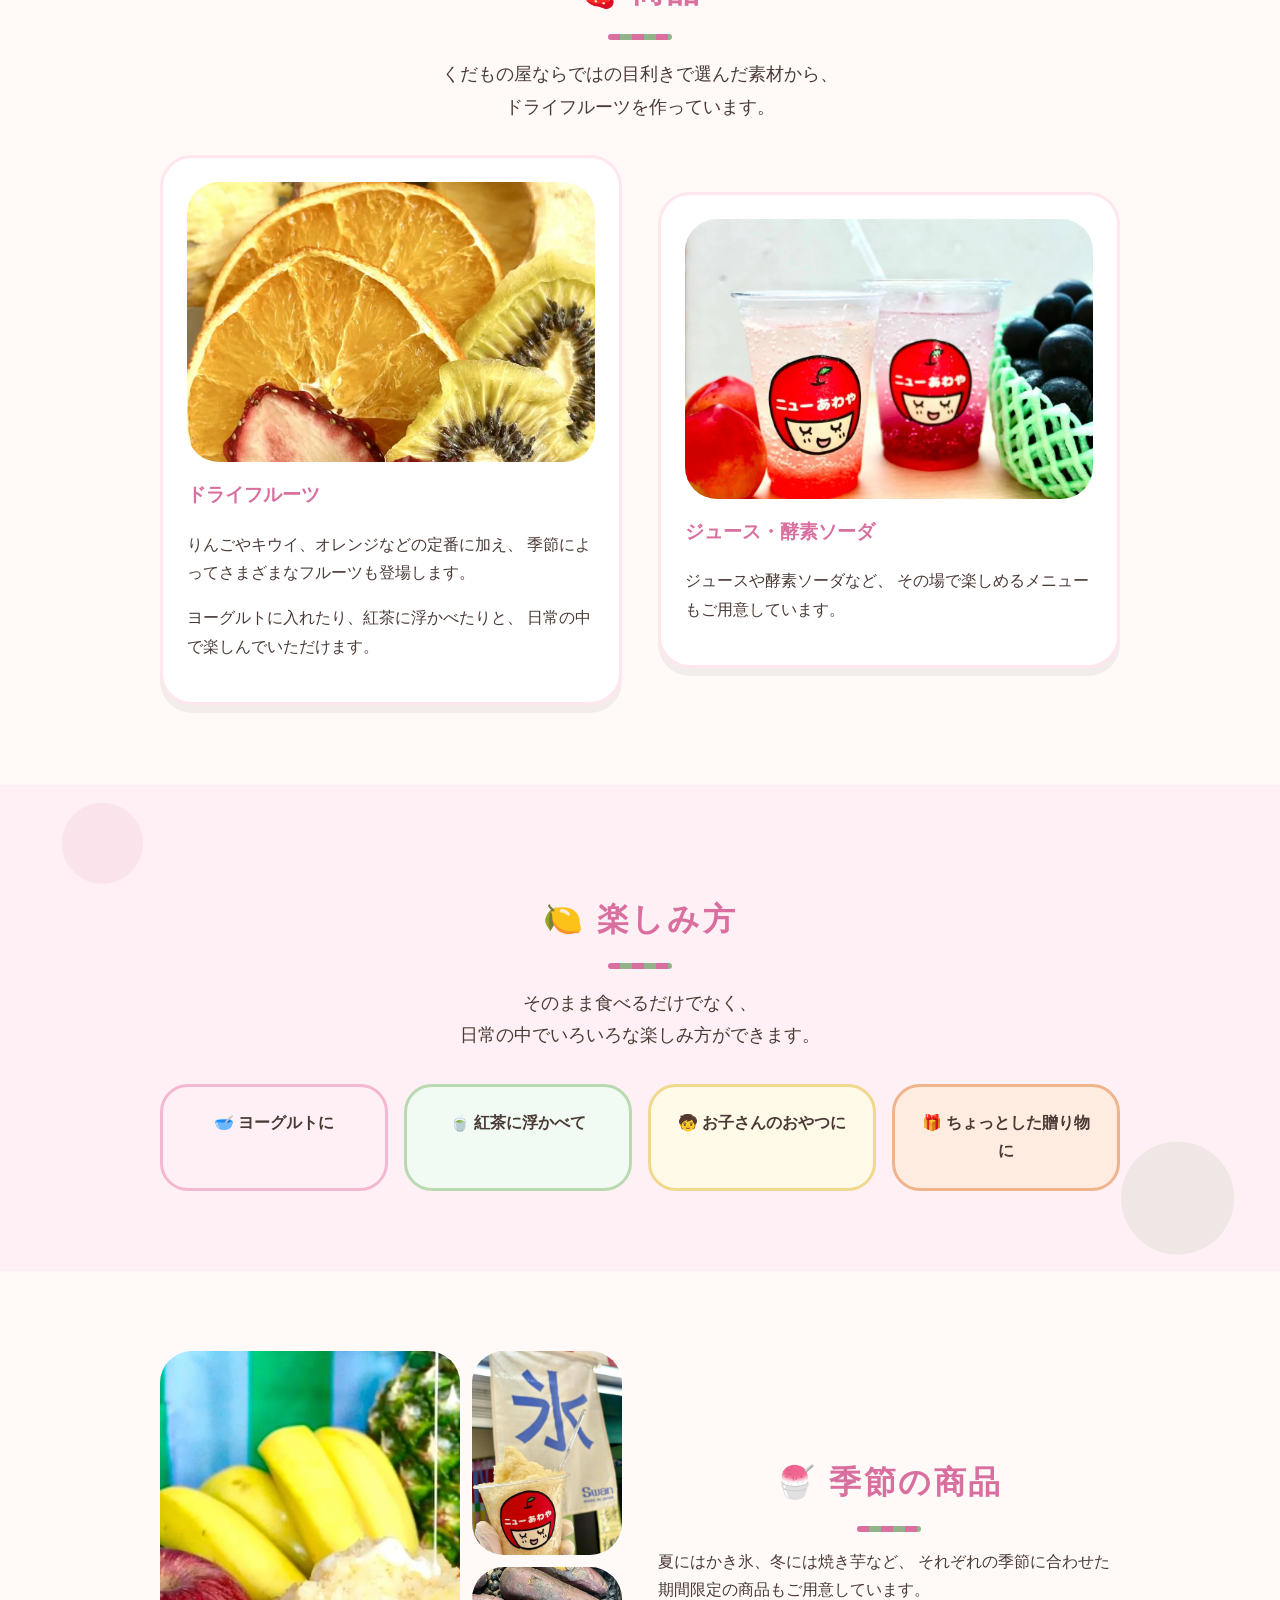
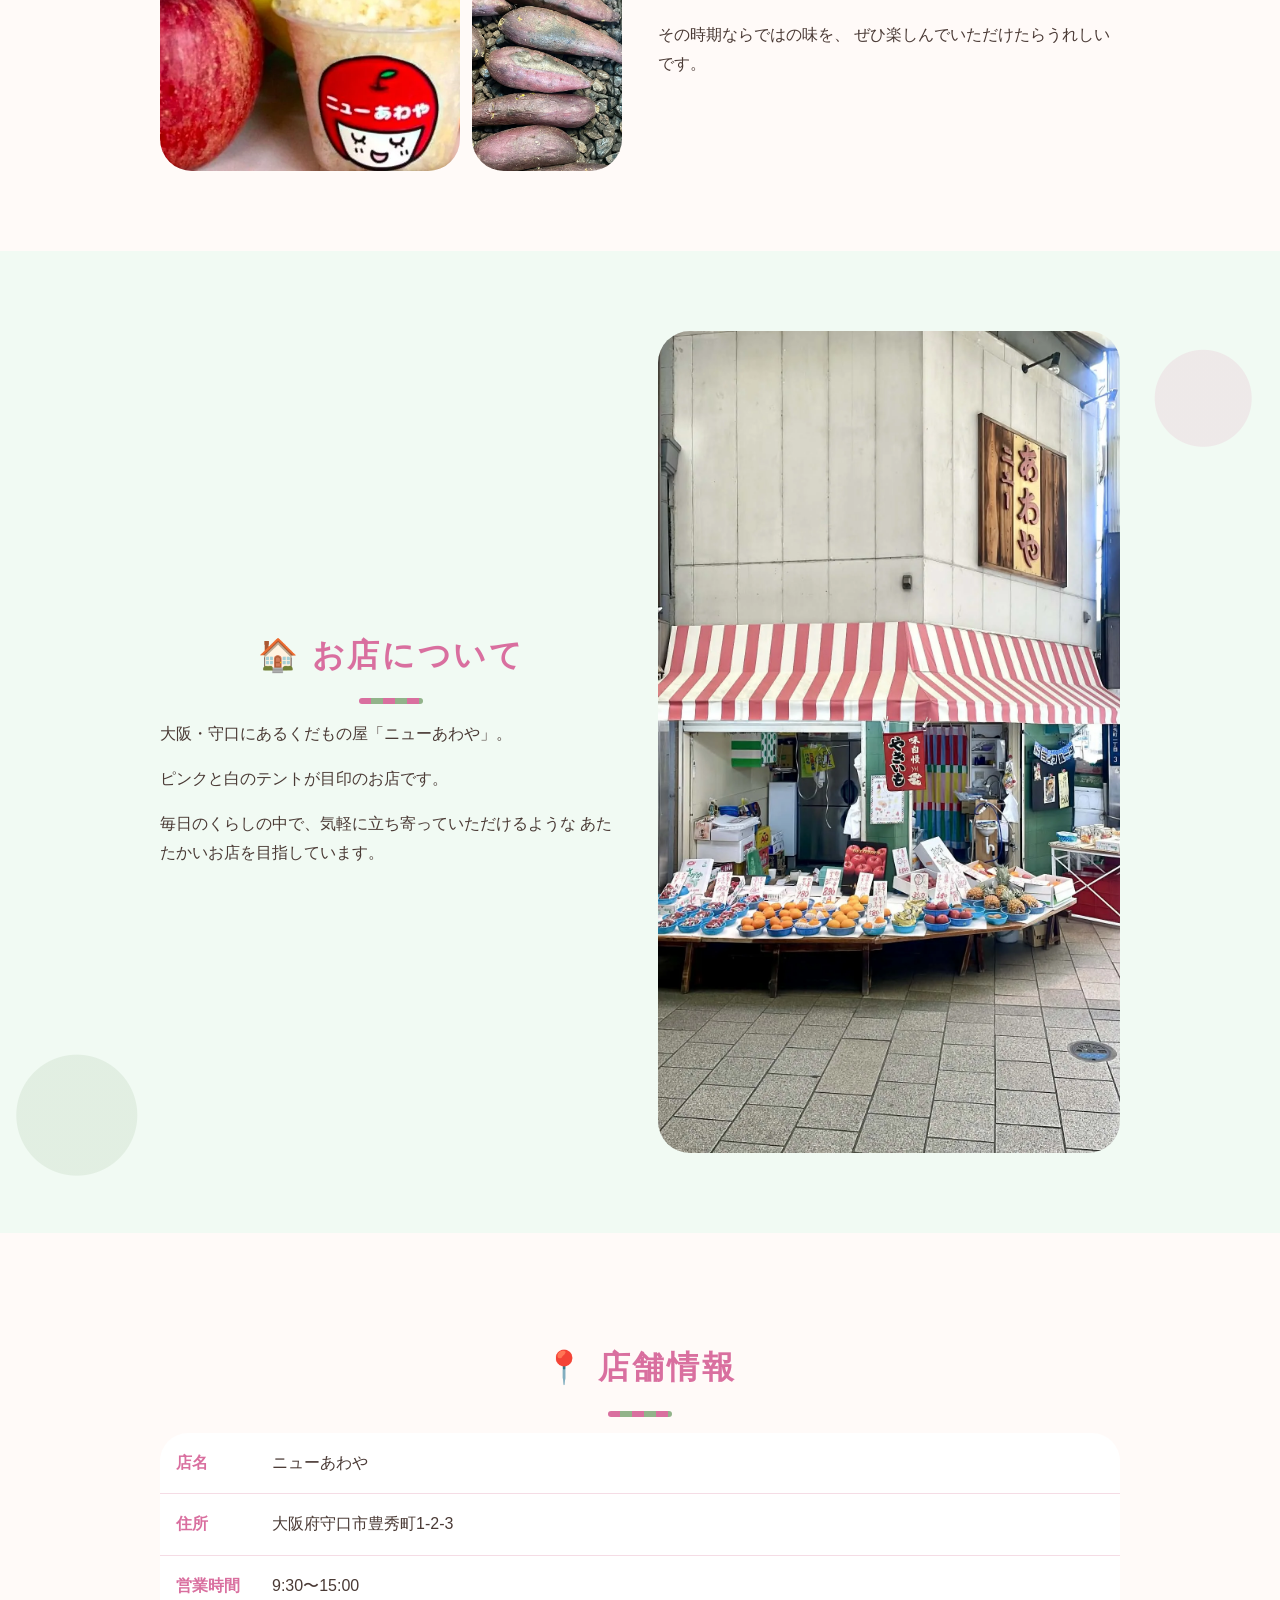
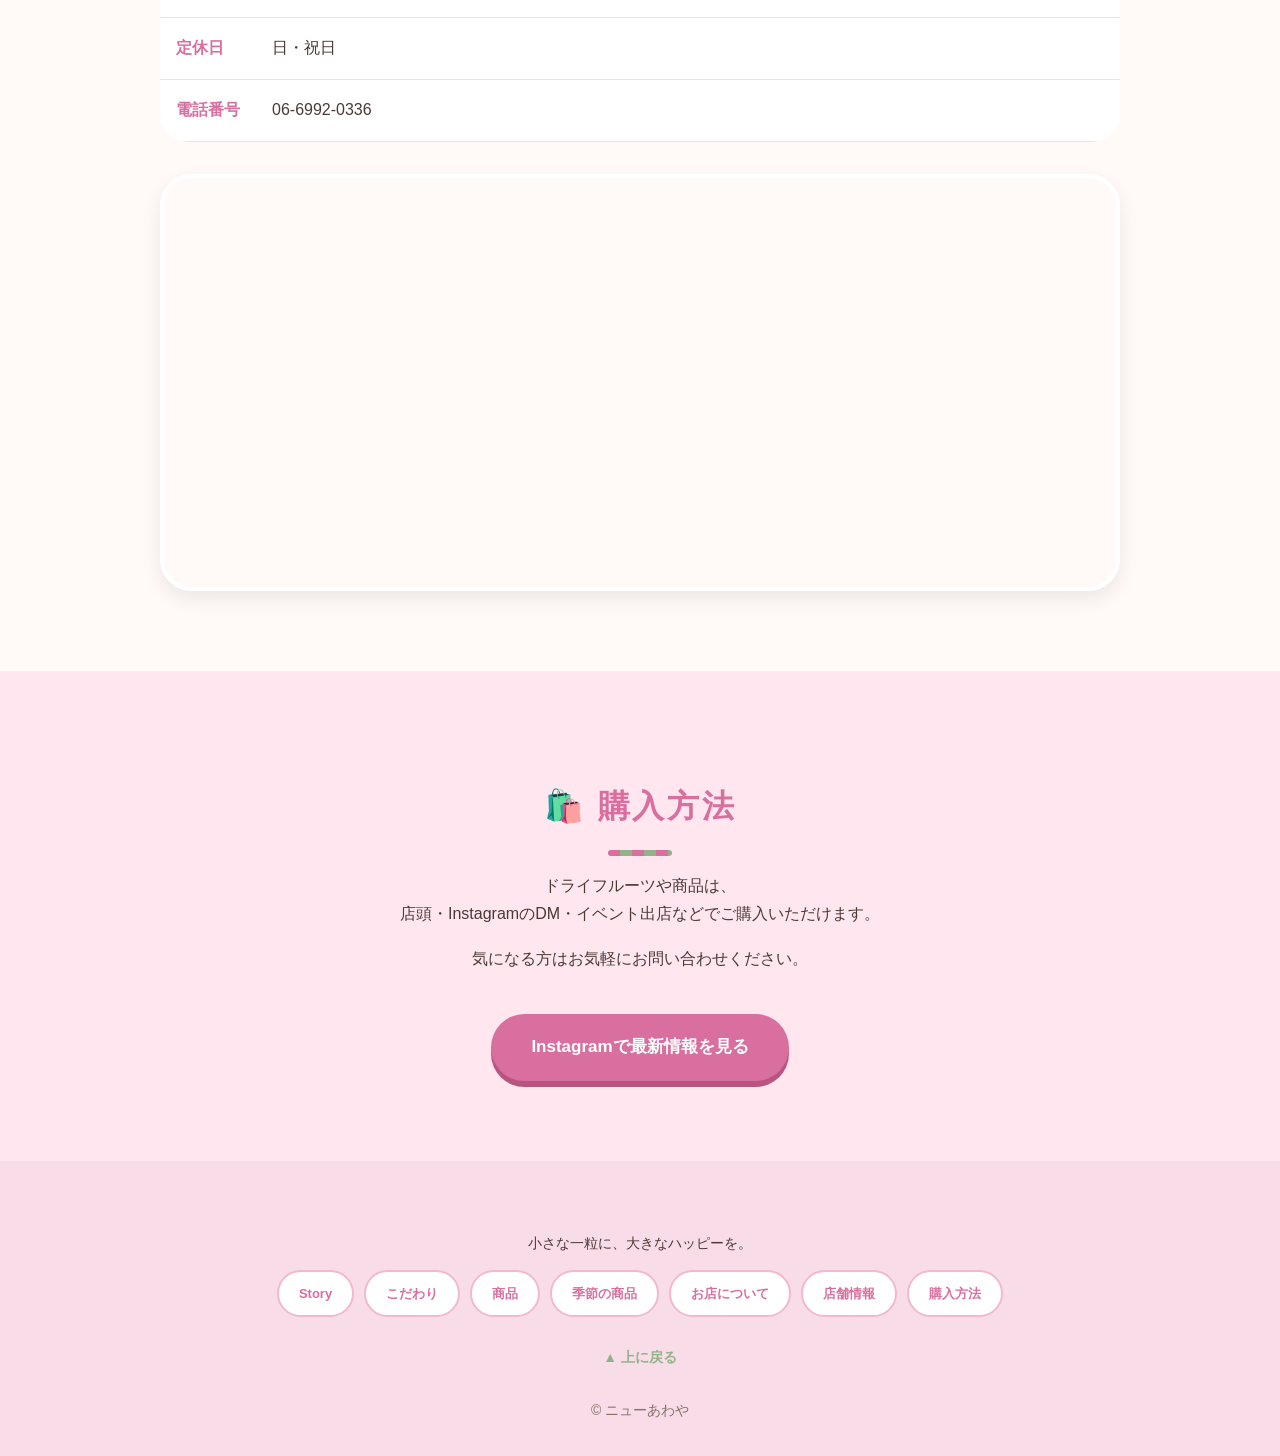
==== commit a54c6cef: "フッター修正" ====
--- a/26.4.24_ポップ案/index.html
+++ b/26.4.24_ポップ案/index.html
@@ -340,9 +340,25 @@
     </div>
   </section>
 
-  <footer>
-    <p>© ニューあわや</p>
-  </footer>
+     <footer>
+    <div class="inner">
+      <p class="footer-tagline">小さな一粒に、大きなハッピーを。</p>
+
+      <nav class="footer-nav" aria-label="フッターナビゲーション">
+        <a href="#story">Story</a>
+        <a href="#kodawari">こだわり</a>
+        <a href="#products">商品</a>
+        <a href="#season">季節の商品</a>
+        <a href="#shop">お店について</a>
+        <a href="#access">店舗情報</a>
+        <a href="#purchase">購入方法</a>
+      </nav>
+
+      <a href="#" class="to-top">▲ 上に戻る</a>
+
+      <p class="copyright">© ニューあわや</p>
+    </div>
+   </footer>
 
 </body>
 </html>
--- a/26.4.24_ポップ案/style.css
+++ b/26.4.24_ポップ案/style.css
@@ -283,11 +283,61 @@
 
 footer {
   text-align: center;
-  padding: 32px 20px;
+  padding: 56px 20px 32px;
   background: #f8dce8;
   font-size: 14px;
 }
-
+footer-tagline {
+  font-size: 20px;
+  font-weight: 900;
+  color: #d96f9f;
+  margin: 0 0 28px;
+  letter-spacing: 0.04em;
+}
+
+.footer-nav {
+  display: flex;
+  flex-wrap: wrap;
+  justify-content: center;
+  gap: 10px;
+  margin-bottom: 28px;
+}
+
+.footer-nav a {
+  display: inline-block;
+  padding: 10px 20px;
+  border-radius: 999px;
+  background: #fff;
+  color: #d96f9f;
+  font-weight: bold;
+  font-size: 13px;
+  text-decoration: none;
+  border: 2px solid #f3b8cf;
+  transition: transform 0.15s ease, background 0.15s ease;
+}
+
+.footer-nav a:hover {
+  background: #ffe6ef;
+  transform: translateY(-2px);
+}
+
+.to-top {
+  display: inline-block;
+  margin-bottom: 28px;
+  color: #92b38a;
+  font-weight: bold;
+  font-size: 14px;
+  text-decoration: none;
+}
+
+.to-top:hover {
+  text-decoration: underline;
+}
+
+.copyright {
+ margin: 0;
+  color: #8a6f68;
+}
 @media (max-width: 768px) {
   section {
     padding: 56px 18px;
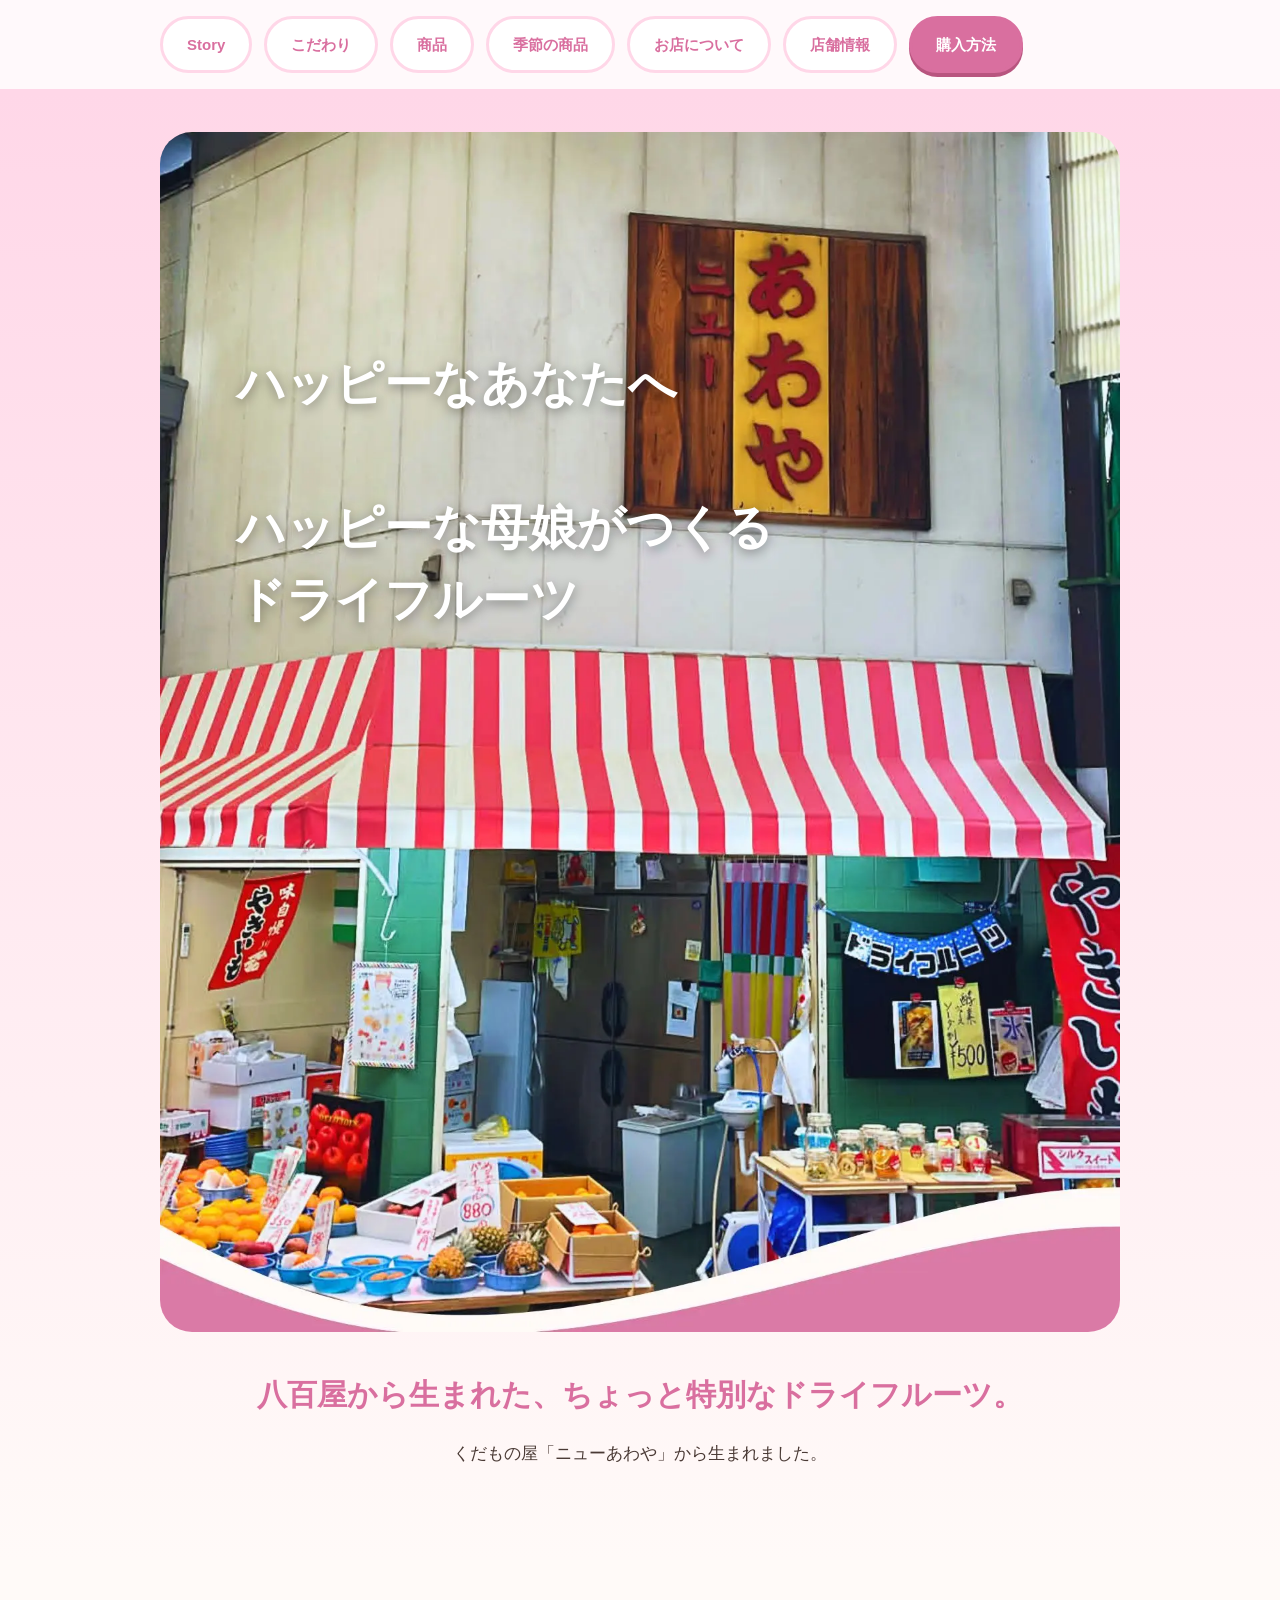
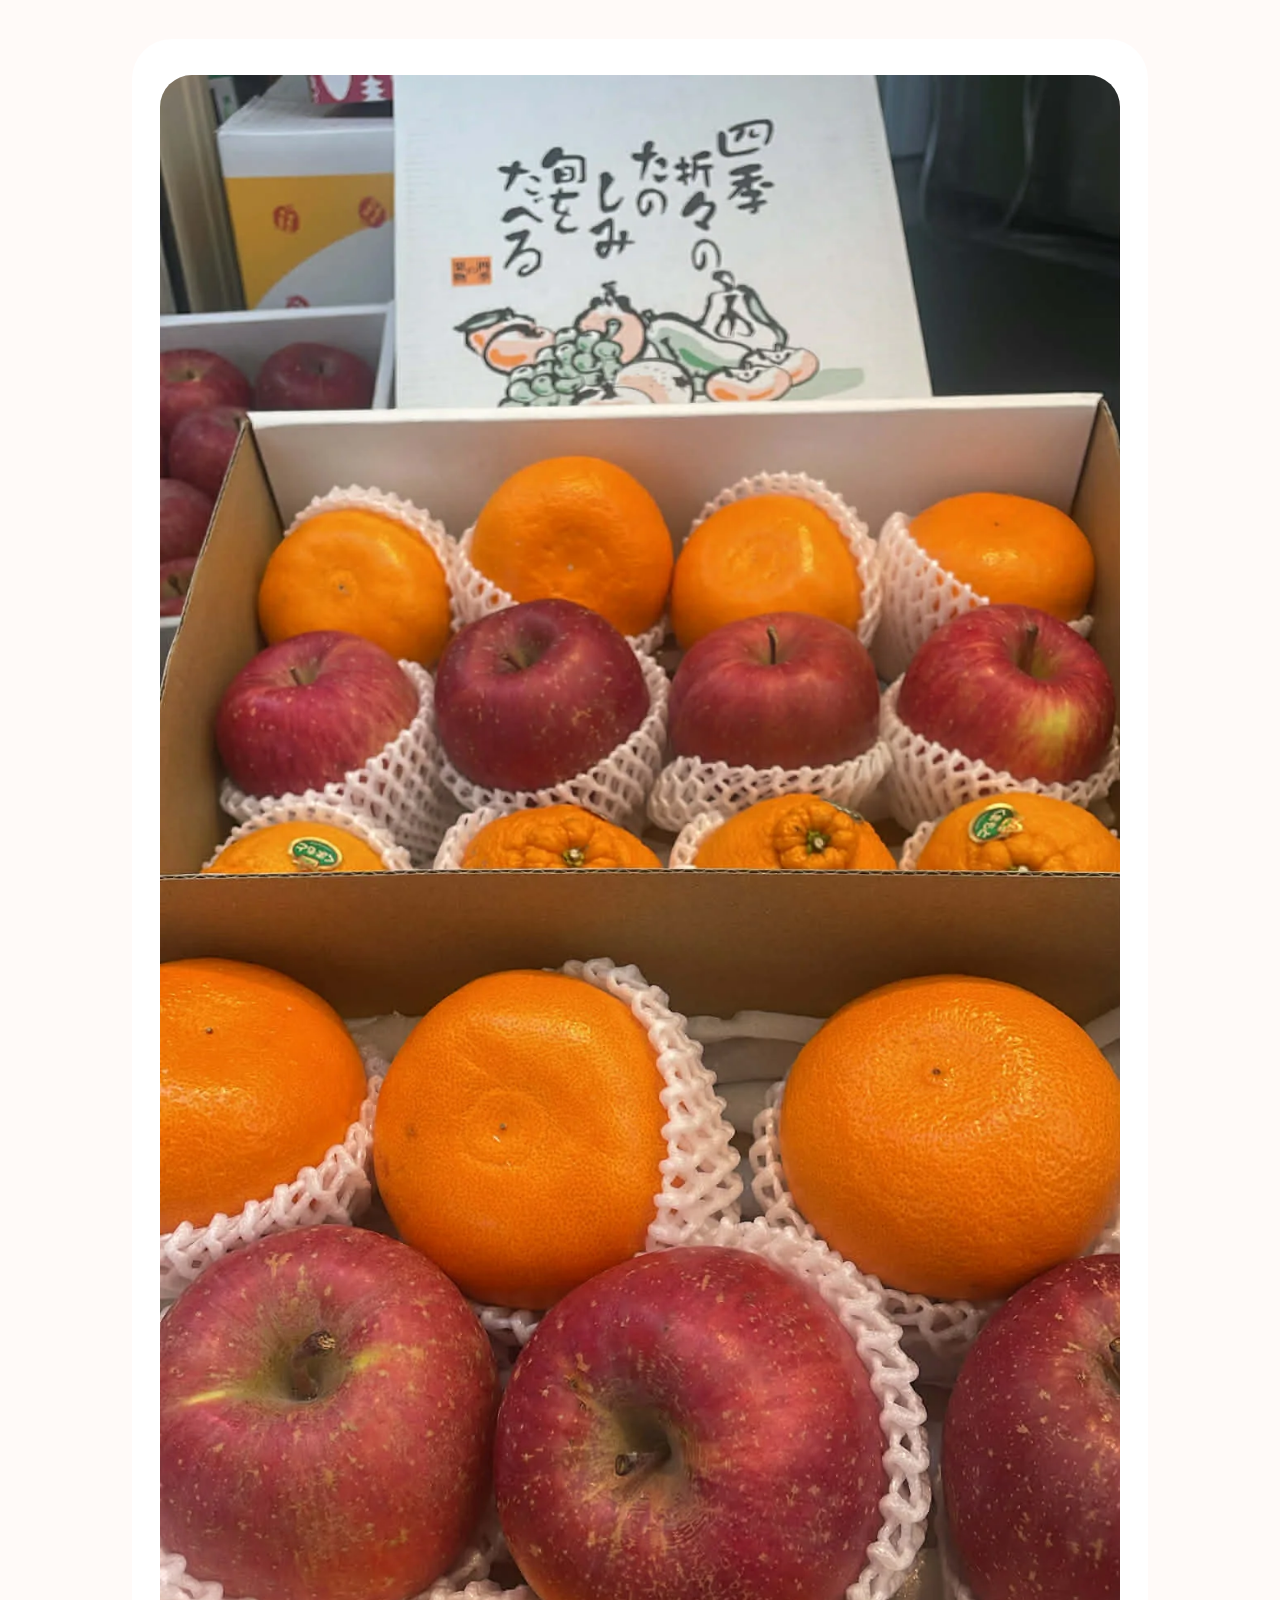
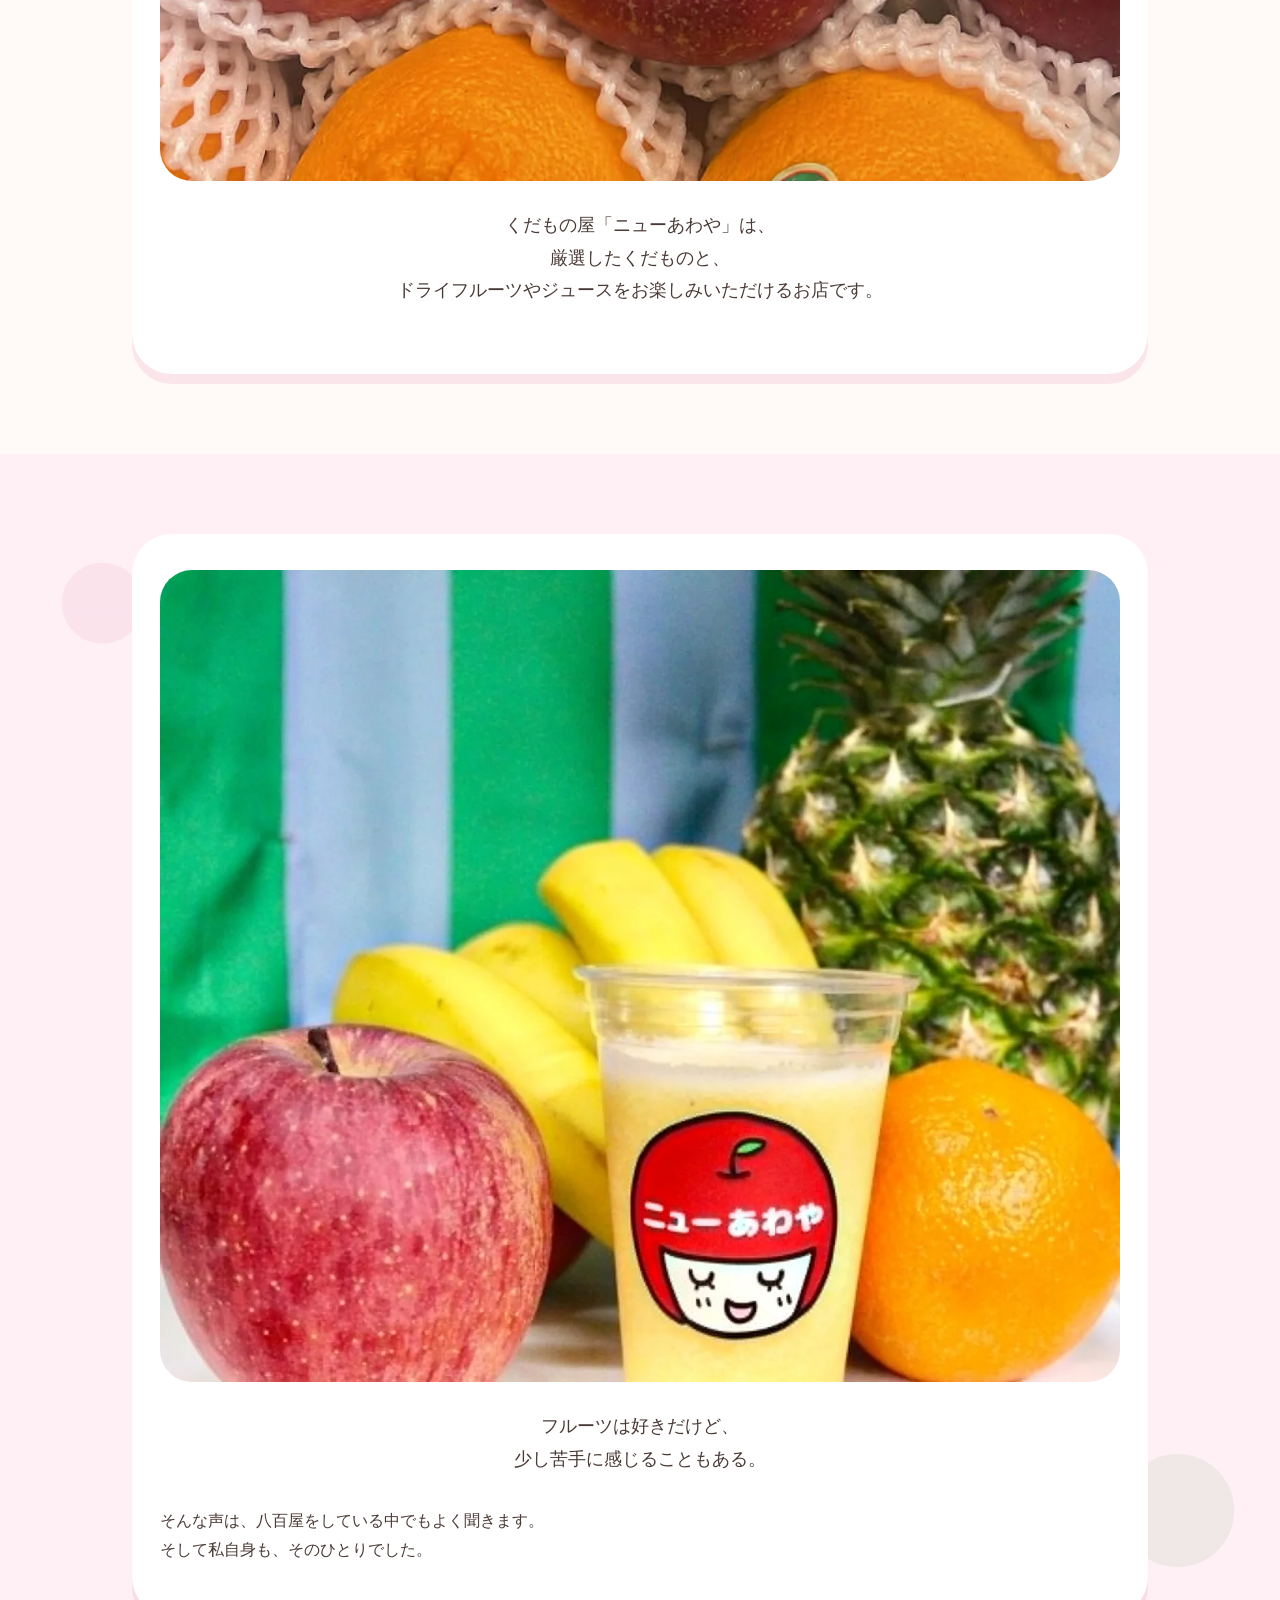
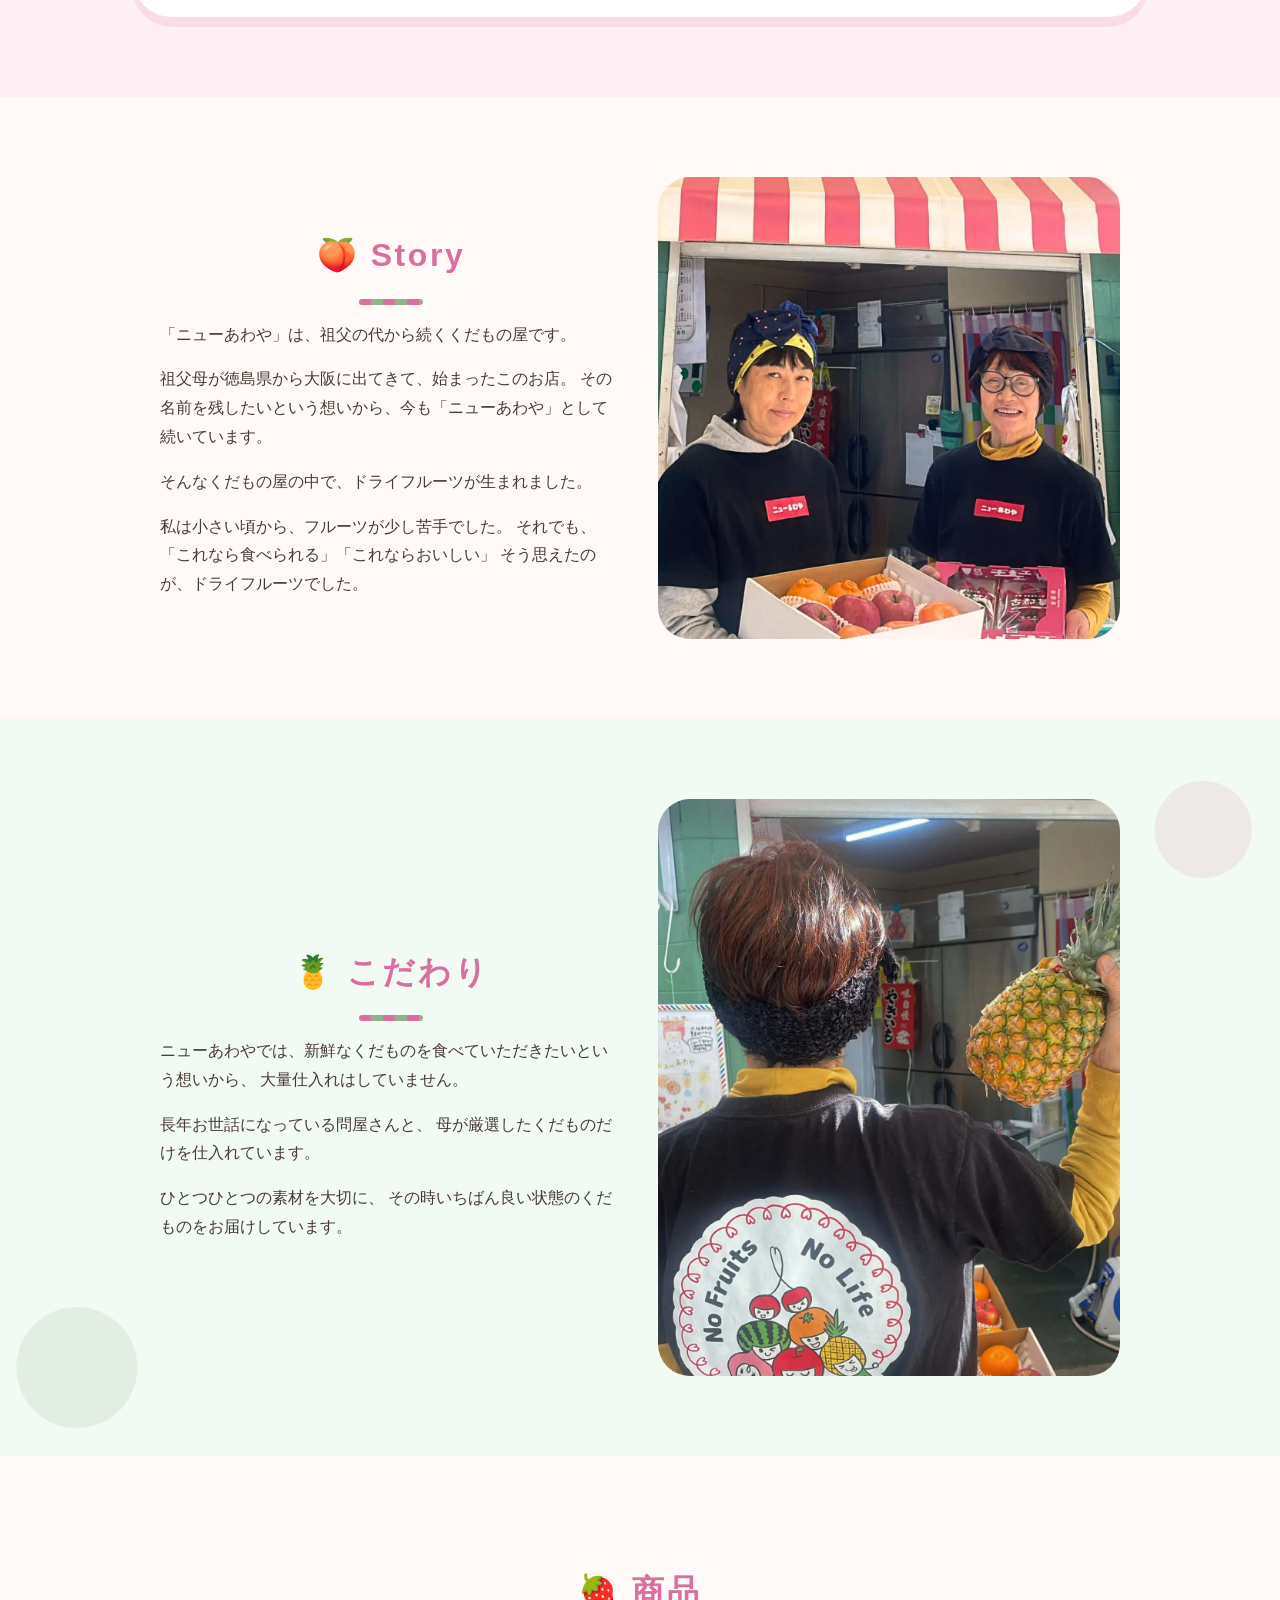
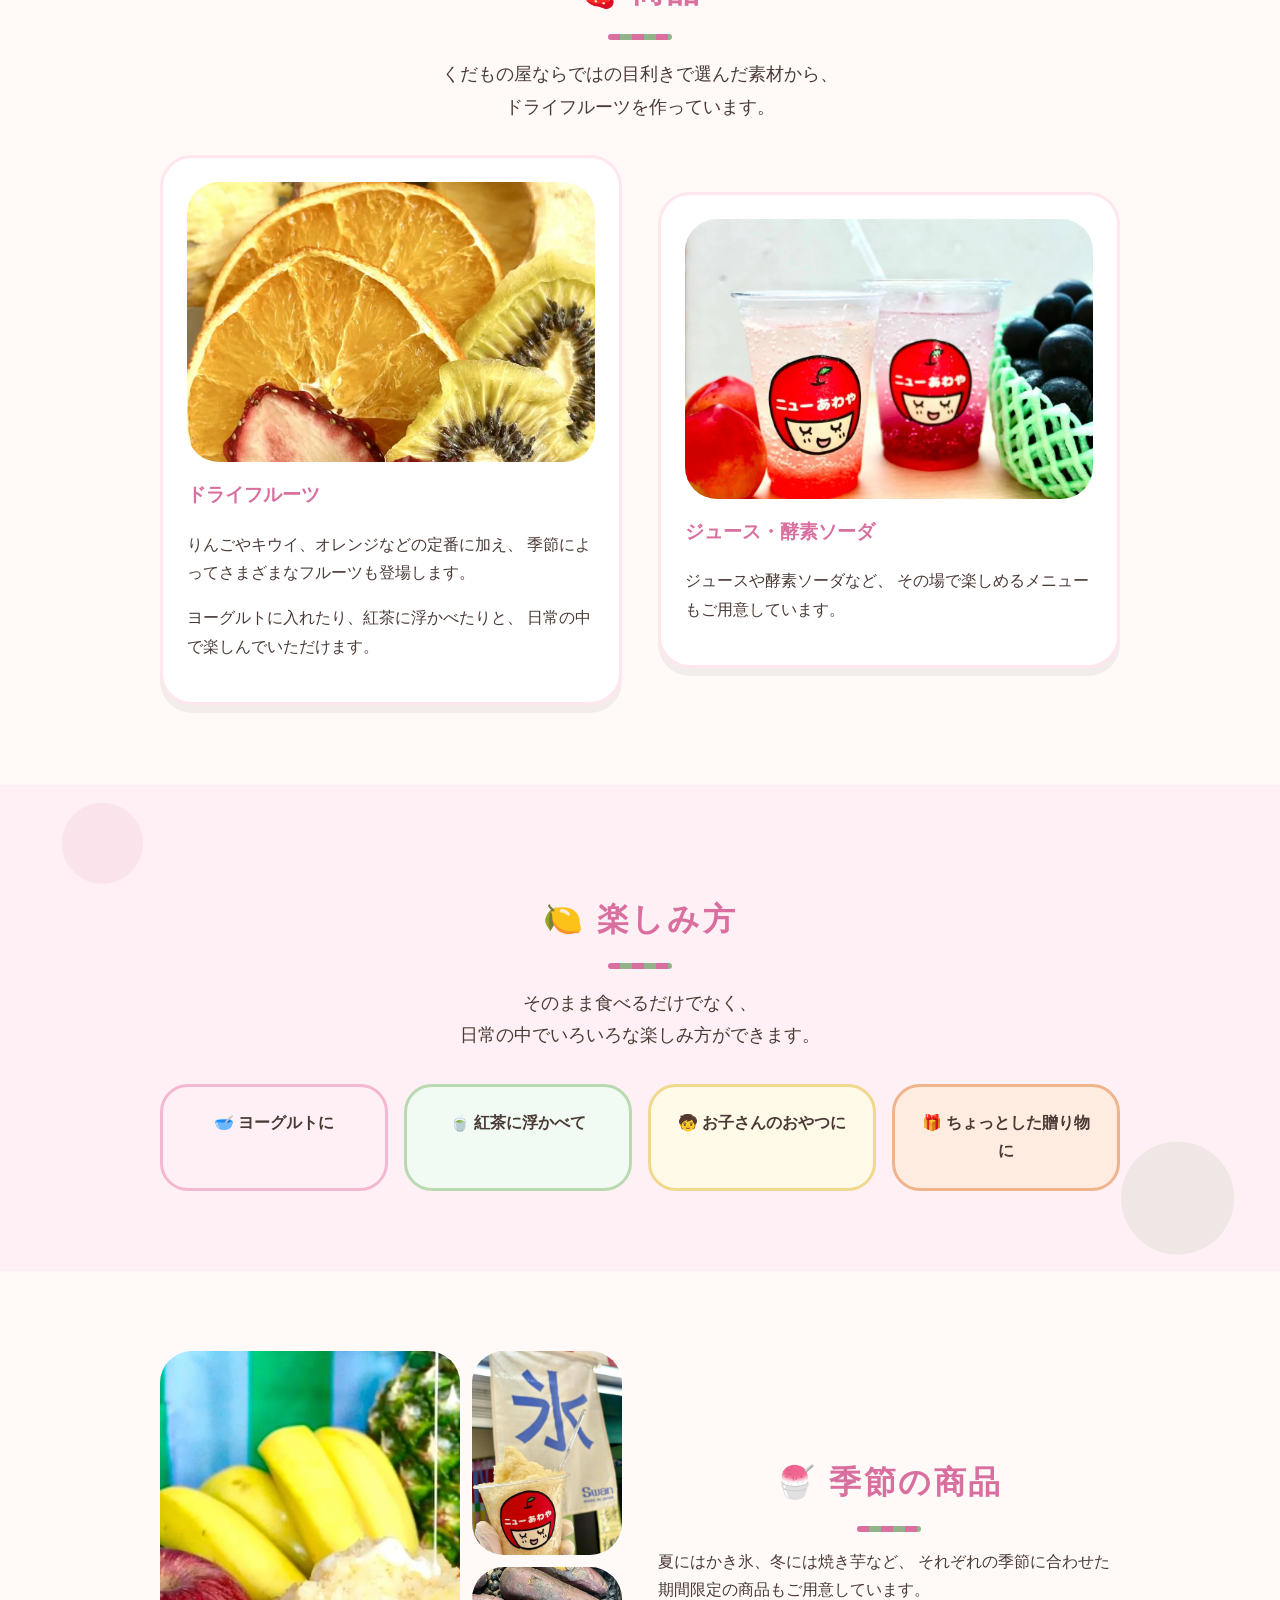
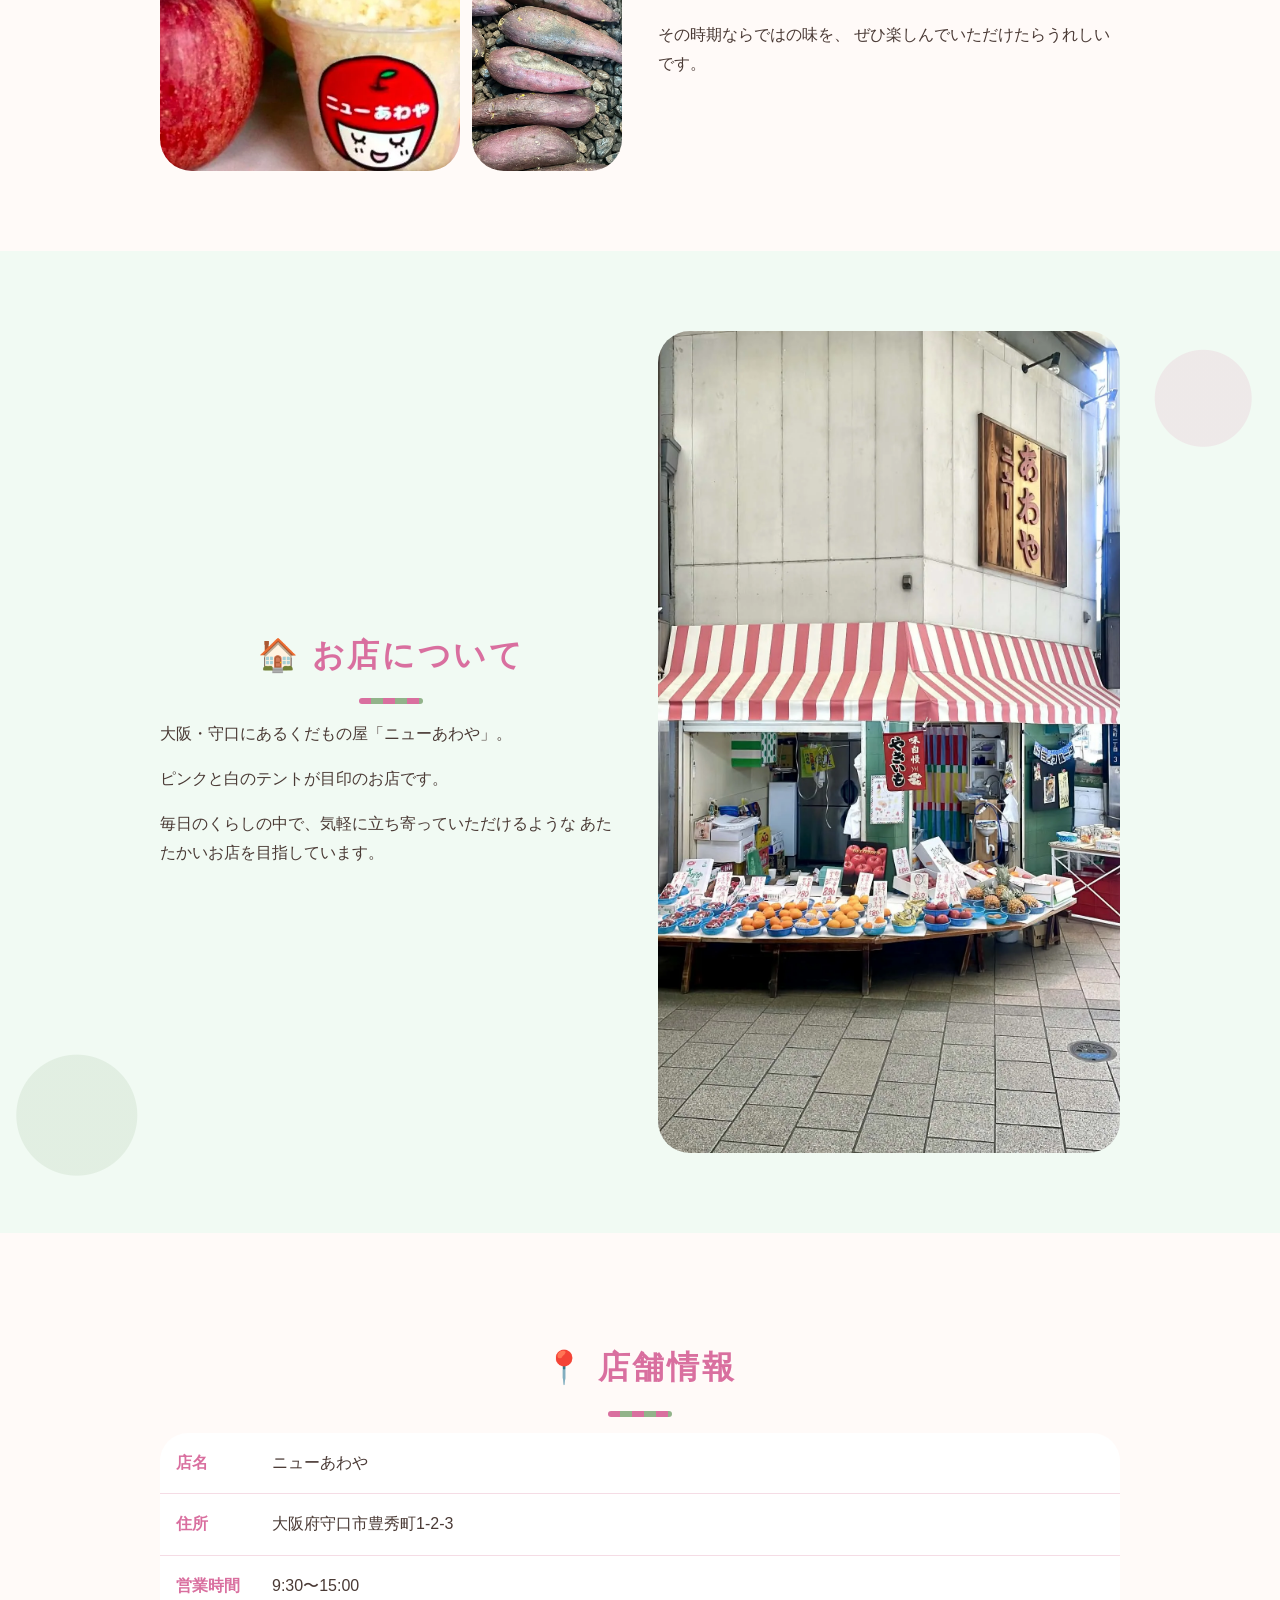
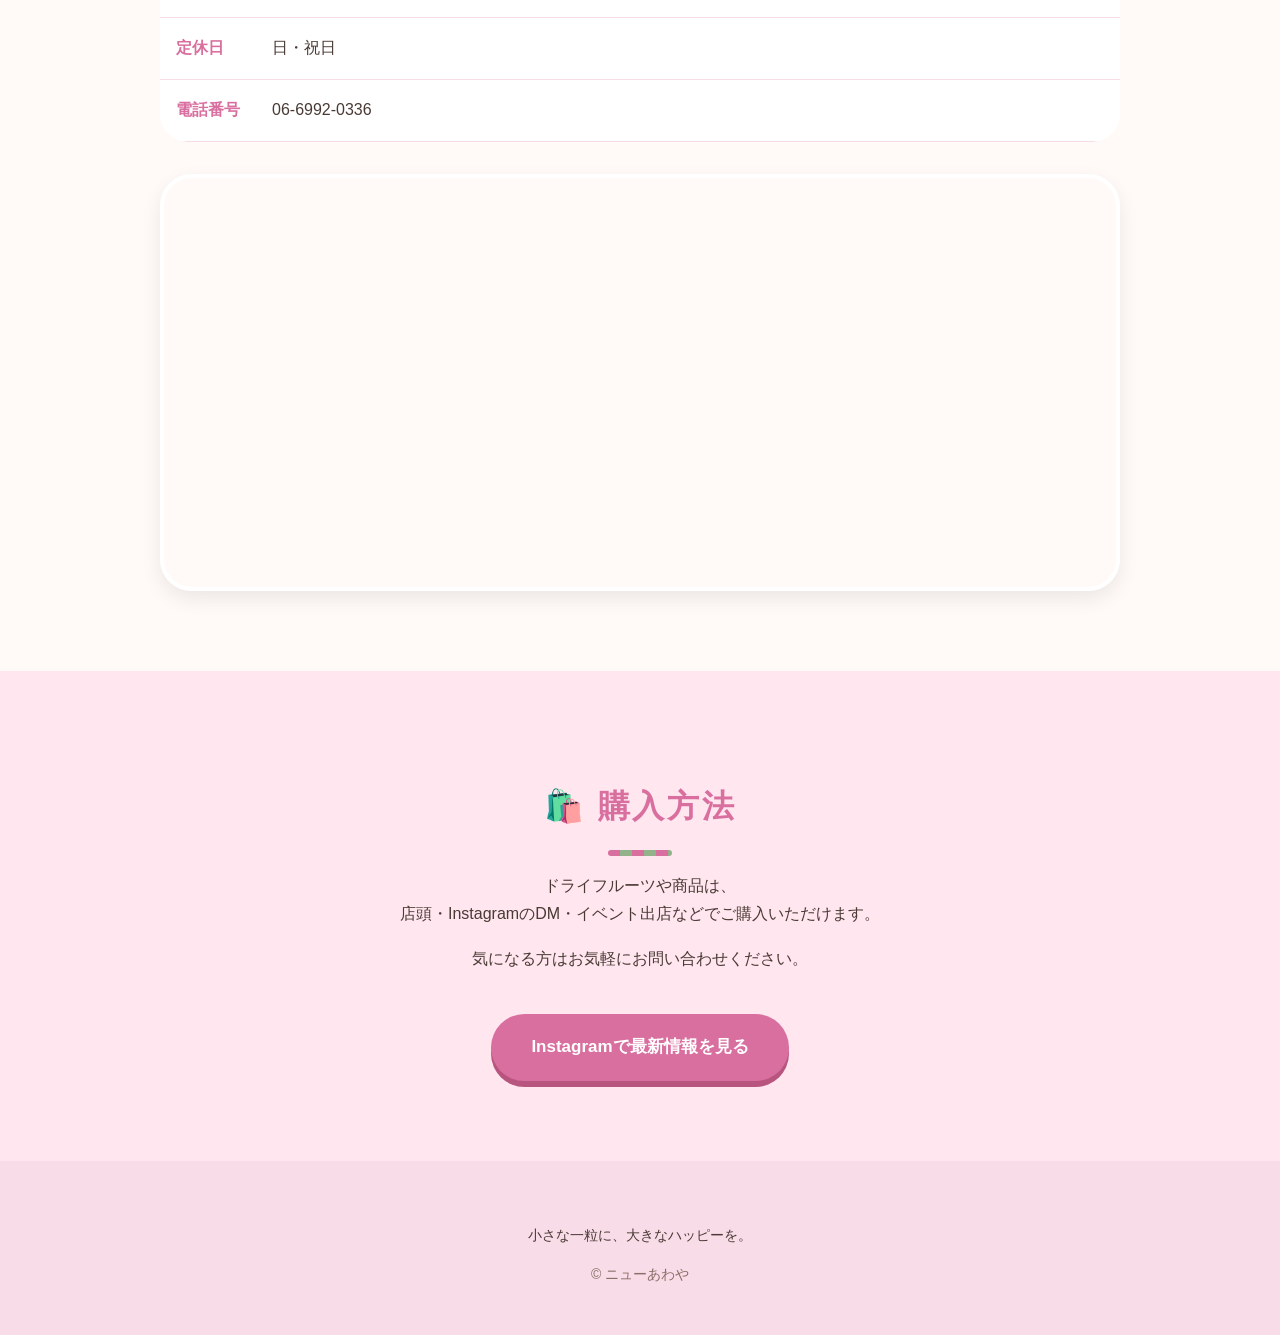
==== commit 3da89821: "フッターナビ削除" ====
--- a/26.4.24_ポップ案/index.html
+++ b/26.4.24_ポップ案/index.html
@@ -343,19 +343,6 @@
      <footer>
     <div class="inner">
       <p class="footer-tagline">小さな一粒に、大きなハッピーを。</p>
-
-      <nav class="footer-nav" aria-label="フッターナビゲーション">
-        <a href="#story">Story</a>
-        <a href="#kodawari">こだわり</a>
-        <a href="#products">商品</a>
-        <a href="#season">季節の商品</a>
-        <a href="#shop">お店について</a>
-        <a href="#access">店舗情報</a>
-        <a href="#purchase">購入方法</a>
-      </nav>
-
-      <a href="#" class="to-top">▲ 上に戻る</a>
-
       <p class="copyright">© ニューあわや</p>
     </div>
    </footer>
--- a/26.4.24_ポップ案/style.css
+++ b/26.4.24_ポップ案/style.css
@@ -283,7 +283,7 @@
 
 footer {
   text-align: center;
-  padding: 56px 20px 32px;
+  padding: 48px 20px;
   background: #f8dce8;
   font-size: 14px;
 }
@@ -291,48 +291,10 @@
   font-size: 20px;
   font-weight: 900;
   color: #d96f9f;
-  margin: 0 0 28px;
+  margin: 0 0 12px;
   letter-spacing: 0.04em;
 }
 
-.footer-nav {
-  display: flex;
-  flex-wrap: wrap;
-  justify-content: center;
-  gap: 10px;
-  margin-bottom: 28px;
-}
-
-.footer-nav a {
-  display: inline-block;
-  padding: 10px 20px;
-  border-radius: 999px;
-  background: #fff;
-  color: #d96f9f;
-  font-weight: bold;
-  font-size: 13px;
-  text-decoration: none;
-  border: 2px solid #f3b8cf;
-  transition: transform 0.15s ease, background 0.15s ease;
-}
-
-.footer-nav a:hover {
-  background: #ffe6ef;
-  transform: translateY(-2px);
-}
-
-.to-top {
-  display: inline-block;
-  margin-bottom: 28px;
-  color: #92b38a;
-  font-weight: bold;
-  font-size: 14px;
-  text-decoration: none;
-}
-
-.to-top:hover {
-  text-decoration: underline;
-}
 
 .copyright {
  margin: 0;
